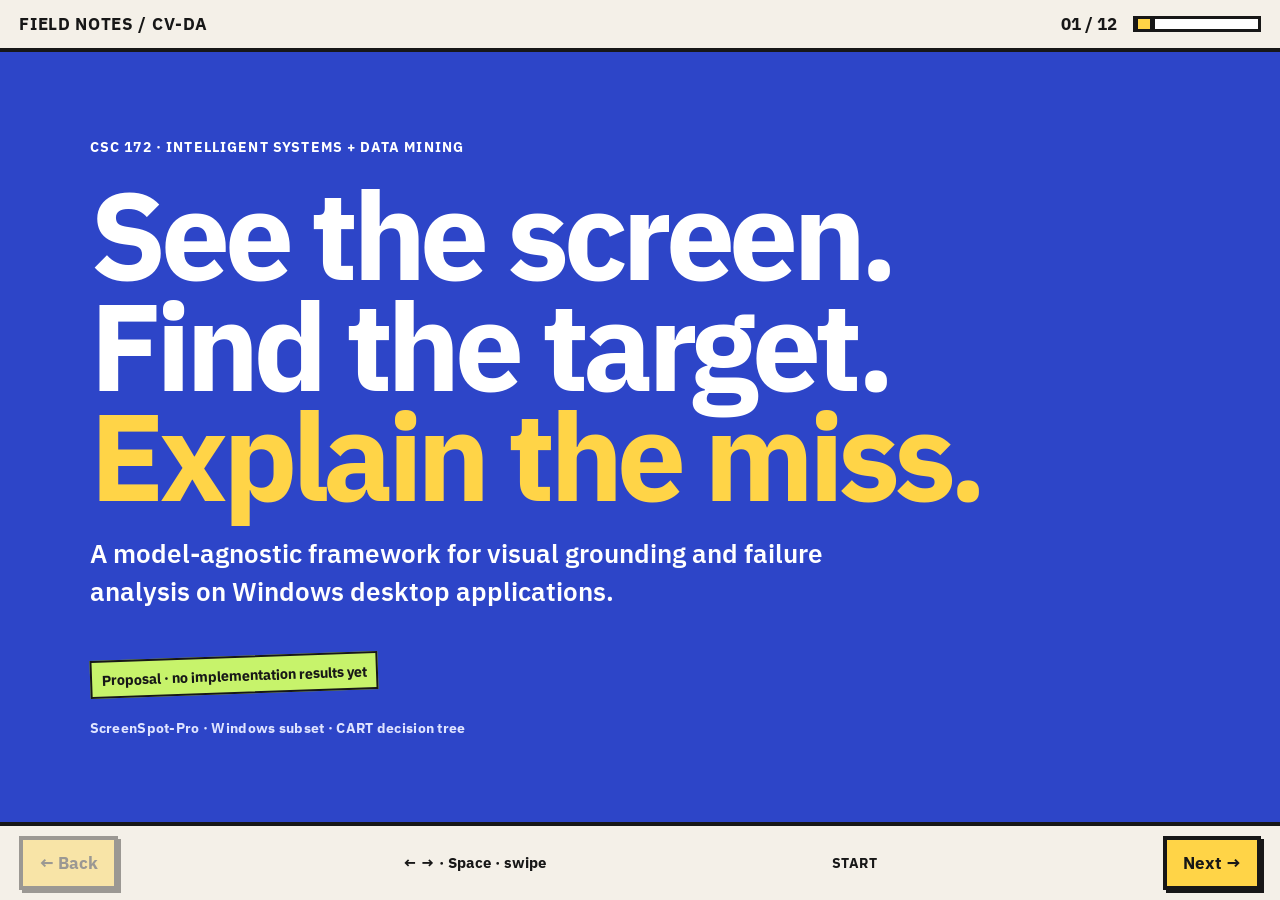
==== presentation/index.html @ b237083c "Initialize research documentation and proposal presentation" ====
<!doctype html>
<html lang="en">
<head>
  <meta charset="utf-8">
  <meta name="viewport" content="width=device-width, initial-scale=1">
  <meta name="theme-color" content="#f4f0e8">
  <meta name="description" content="Proposal deck: a model-agnostic, computer-vision-driven framework for Windows desktop automation, evaluated on ScreenSpot-Pro and analyzed with a CART decision tree.">
  <meta name="status" content="proposal">
  <title>Computer Vision–Driven Desktop Automation — CSC 172</title>
  <link rel="icon" type="image/svg+xml" href="favicon.svg">
  <link rel="stylesheet" href="tokens.css">
  <link rel="preconnect" href="https://fonts.googleapis.com">
  <link rel="preconnect" href="https://fonts.gstatic.com" crossorigin>
  <link href="https://fonts.googleapis.com/css2?family=IBM+Plex+Sans:wght@400;500;600;700&display=swap" rel="stylesheet">
  <style>
    :root{--top-h:3.6rem;--bar-h:4.2rem;--body-size:clamp(1.06rem,1.35vw,1.22rem);--body-leading:1.6}
    *{box-sizing:border-box}
    html{scroll-behavior:smooth;scrollbar-width:thin;scrollbar-color:var(--ink) var(--paper);scroll-padding-top:calc(var(--top-h) + 1rem);scroll-padding-bottom:calc(var(--bar-h) + 1.5rem)}
    body{margin:0;background:var(--paper);color:var(--ink);font-family:"IBM Plex Sans",Arial,Helvetica,sans-serif;font-size:var(--body-size);line-height:var(--body-leading);font-weight:450}
    button{font:inherit;color:inherit}
    button:focus-visible,a:focus-visible{outline:4px solid var(--blue);outline-offset:4px}
    a{color:var(--blue);font-weight:700;text-decoration-thickness:2px;text-underline-offset:.12em}
    a:hover{background:var(--yellow);color:var(--ink)}
    h1,h2,h3,p{margin-top:0}
    h1{font-size:clamp(3.6rem,9.6vw,8rem);line-height:.9;letter-spacing:-.045em;max-width:1000px;margin-bottom:1.5rem;font-weight:950}
    h2{font-size:clamp(2.6rem,6.8vw,5.4rem);line-height:.95;letter-spacing:-.045em;margin-bottom:1.35rem;font-weight:950}
    h3{font-size:clamp(1.2rem,1.6vw,1.5rem);line-height:1.3;letter-spacing:-.015em;margin-bottom:.65rem;font-weight:900}
    .top{position:fixed;z-index:20;inset:0 0 auto;background:var(--paper);border-bottom:var(--line);display:flex;align-items:center;justify-content:space-between;padding:.65rem 1.2rem;font-weight:900}
    .brand{letter-spacing:.04em}
    .top-right{display:flex;gap:1rem;align-items:center}
    .progress{--track-width:clamp(6.5rem,10vw,9rem);position:relative;isolation:isolate;overflow:hidden;width:var(--track-width);height:16px;border:3px solid var(--ink);background:#fff}
    .progress i{position:absolute;inset:0 auto 0 0;z-index:1;display:block;height:100%;background:var(--blue);width:0;transition:width .68s cubic-bezier(.16,1,.3,1)}
    .progress::after{content:"";position:absolute;z-index:2;inset:0 auto 0 0;width:.75rem;background:var(--yellow);border-inline:2px solid var(--ink);box-shadow:3px 0 0 var(--ink);pointer-events:none;animation:progressScan 2.6s cubic-bezier(.4,0,.2,1) infinite alternate}
    @keyframes progressScan{to{transform:translateX(calc(var(--track-width) - 1.125rem))}}
    main{padding:0;display:block}
    .slide{min-height:100svh;width:100%;margin:0;display:none;align-items:center;position:relative;overflow:visible;padding:calc(var(--top-h) + 1.4rem) clamp(1.1rem,6vw,6rem) calc(var(--bar-h) + 1rem)}
    .slide.active{display:flex;animation:arrive .62s cubic-bezier(.16,1,.3,1) both}
    @keyframes arrive{from{opacity:.55;clip-path:inset(0 100% 0 0)}to{opacity:1;clip-path:inset(0)}}
    .inner{width:100%;max-width:1180px;margin-inline:auto;position:relative;z-index:1;padding:.2rem 0}
    .slide::after{content:attr(data-n);position:absolute;right:0;bottom:0;z-index:0;pointer-events:none;overflow:hidden;width:2.2em;height:.9em;font-size:min(44vh,30rem,40vw);line-height:.72;font-weight:950;letter-spacing:-.06em;color:transparent;-webkit-text-stroke:3px rgba(23,23,23,.075);animation:markDrift 19s ease-in-out infinite}
    @keyframes markDrift{0%,100%{transform:translate3d(0,0,0)}50%{transform:translate3d(-12px,-16px,0)}}
    .slide:first-child::after{content:none}
    .slide.active .inner>*{animation:rise .55s cubic-bezier(.16,1,.3,1) both}
    .slide.active .inner>*:nth-child(2){animation-delay:.06s}
    .slide.active .inner>*:nth-child(3){animation-delay:.12s}
    .slide.active .inner>*:nth-child(4){animation-delay:.18s}
    .slide.active .inner>*:nth-child(5){animation-delay:.24s}
    @keyframes rise{from{opacity:0;transform:scale(.985)}to{opacity:1;transform:none}}
    .slide.cover{padding:0}
    .hero{width:100%;min-height:100svh;background:var(--blue);color:#fff;display:flex;align-items:center;padding:calc(var(--top-h) + 1.2rem) clamp(1.25rem,7vw,6rem) calc(var(--bar-h) + 2.2rem);position:relative;overflow:hidden}
    .hero-inner{width:100%;max-width:1180px;margin-inline:auto;position:relative;z-index:1}
    .hero h1{max-width:1050px}
    .hero .lead{max-width:52rem}
    .hero-note{margin:1.35rem 0 0;font-size:clamp(.9rem,1.1vw,1.05rem);font-weight:700;letter-spacing:.02em;color:#dfe4ff}
    .eyebrow{font-size:.9rem;font-weight:900;letter-spacing:.08em;text-transform:uppercase;margin-bottom:1.3rem}
    .index{background:var(--yellow);display:inline-block;border:var(--line);padding:.3rem .6rem;margin-right:.5rem;box-shadow:3px 3px 0 var(--ink)}
    .lead{font-size:clamp(1.2rem,2vw,1.7rem);line-height:1.5;max-width:68ch;font-weight:600}
    .small{font-size:clamp(.94rem,1.05vw,1.02rem);line-height:1.6}
    .tag{display:inline-block;background:var(--lime);color:var(--ink);border:2px solid var(--ink);padding:.35rem .6rem;font-weight:900;font-size:.9rem;transform:rotate(-2deg);margin-top:1.2rem}
    .grid{display:grid;grid-template-columns:repeat(3,1fr);gap:1.5rem}
    .grid.two{grid-template-columns:repeat(2,1fr);gap:1.5rem}
    .box{border:var(--line);box-shadow:var(--shadow);padding:1.05rem 1.15rem;background:#fff;transition:transform .2s cubic-bezier(.2,.8,.2,1),box-shadow .2s,filter .2s}
    .box.lime{background:var(--lime)}
    .box.pink{background:var(--pink)}
    .box.yellow{background:var(--yellow)}
    .box.blue{background:var(--blue);color:#fff}
    .box.blue p,.box.blue .small{color:#eef1ff}
    .box h3{margin-bottom:.5rem}
    .box p:last-child,.box ul:last-child{margin-bottom:0}
    @media(hover:hover){.box:hover{transform:translate(-3px,-3px);box-shadow:14px 14px 0 var(--ink);filter:saturate(1.06)}}
    .box:active{transform:translate(3px,3px);box-shadow:5px 5px 0 var(--ink)}
    .num{font-size:2.4rem;font-weight:950;letter-spacing:-.035em;line-height:1;margin-bottom:.35rem}
    .pipeline{display:grid;grid-template-columns:repeat(3,1fr);gap:.9rem;margin:1.2rem 0 0}
    .pipe{border:var(--line);box-shadow:5px 5px 0 var(--ink);background:#fff;padding:.9rem;min-height:7.2rem}
    .pipe span{display:inline-grid;place-items:center;width:2rem;height:2rem;background:var(--yellow);border:3px solid var(--ink);font-weight:900;font-size:.9rem;margin-bottom:.55rem}
    .pipe b{display:block;font-size:1.08rem;line-height:1.2;font-weight:900}
    .pipe small{display:block;margin-top:.3rem;font-size:.9rem;line-height:1.45;color:var(--muted)}
    .pipe:nth-child(2){background:var(--lime)}
    .pipe:nth-child(4){background:var(--pink)}
    .pipe:nth-child(5){background:var(--yellow)}
    .pipe:nth-child(6){background:var(--blue);color:#fff}
    .pipe:nth-child(6) small{color:#dfe4ff}
    .split{display:grid;grid-template-columns:minmax(0,1.12fr) minmax(0,.88fr);gap:clamp(1.4rem,3.5vw,2.6rem);align-items:start}
    .split .grid{gap:.8rem}
    .split .box{padding:.75rem .85rem}
    .tree{margin:0;background:#fff;border:var(--line);box-shadow:var(--shadow);padding:1rem;font-family:ui-monospace,SFMono-Regular,Menlo,Consolas,monospace;font-size:clamp(.7rem,.9vw,.88rem);line-height:1.55;overflow-x:auto;white-space:pre;tab-size:2}
    .rq-list{display:grid;gap:1rem}
    .rq-item{display:grid;grid-template-columns:auto minmax(0,1fr);gap:.9rem;align-items:start;border:var(--line);box-shadow:var(--shadow);background:#fff;padding:1rem 1.15rem}
    .rq{display:inline-block;padding:.05rem .4rem;background:var(--ink);color:var(--paper);font-size:.78rem;font-weight:900;letter-spacing:.08em;vertical-align:.12em}
    .rq-item h3{margin-bottom:.35rem}
    .rq-item p{margin:0;max-width:96ch}
    .note{border:2px dashed var(--ink);padding:.9rem 1rem;margin-top:1.4rem;max-width:960px;background:rgba(255,255,255,.35)}
    .list{padding-left:1.15rem;line-height:1.55}
    .list li{margin-bottom:.35rem}
    .kicker{font-size:.78rem;font-weight:900;letter-spacing:.1em;text-transform:uppercase;margin-bottom:.5rem}
    .refs{margin:.4rem 0 0;padding:0;list-style:none;display:grid;gap:.6rem}
    .refs li{position:relative;padding-left:1.9rem;text-indent:-1.9rem;font-size:clamp(.76rem,1vw,.92rem);line-height:1.5}
    .refs li .used{display:inline-block;margin-left:.35rem;padding:.02rem .35rem;background:var(--lime);border:2px solid var(--ink);font-size:.68rem;font-weight:900;letter-spacing:.04em;text-indent:0;text-transform:uppercase;vertical-align:.08em}
    .refs a{overflow-wrap:anywhere}
    code{font-family:ui-monospace,SFMono-Regular,Menlo,Consolas,monospace;font-size:.9em;background:rgba(23,23,23,.06);border:1px solid rgba(23,23,23,.12);padding:.05em .3em}
    .controls{position:fixed;bottom:0;z-index:20;inset-inline:0;background:var(--paper);border-top:var(--line);padding:.65rem 1.2rem;display:flex;align-items:center;justify-content:space-between;gap:1rem}
    .controls button{display:inline-flex;align-items:center;gap:.35rem;background:var(--yellow);border:var(--line);box-shadow:3px 3px 0 var(--ink);padding:.55rem 1rem;font-weight:900;cursor:pointer}
    .controls button:active{transform:translate(2px,2px);box-shadow:1px 1px 0 var(--ink)}
    .controls button:disabled{opacity:.4;cursor:not-allowed}
    .keys{display:inline-flex;align-items:center;gap:.3rem;font-size:.92rem;font-weight:800}
    .foot{font-size:.9rem;font-weight:800;letter-spacing:.04em}
    @media(max-width:980px){.split{grid-template-columns:1fr}.pipeline{grid-template-columns:repeat(2,1fr)}}
    @media(max-width:760px){.slide{padding-inline:1rem}.grid,.grid.two{grid-template-columns:1fr}.pipeline{grid-template-columns:1fr}.top{padding:.55rem .8rem}.top-right{gap:.5rem}.progress{--track-width:clamp(5rem,25vw,6.5rem)}.keys{display:none}.box{padding:1rem}.hero{padding:calc(var(--top-h) + 1rem) 1rem calc(var(--bar-h) + 1.8rem)}h2{font-size:clamp(2.1rem,9vw,3.2rem)}.lead{font-size:1.08rem}.slide::after{font-size:min(34vh,20rem,45vw)}}
    @media(max-height:800px) and (min-width:761px){
      h1{font-size:clamp(2.8rem,7.2vw,6rem)}
      h2{font-size:clamp(2rem,4.8vw,3.8rem);margin-bottom:.9rem}
      .lead{font-size:clamp(1rem,1.45vw,1.25rem);line-height:1.45}
      .eyebrow{font-size:.8rem;margin-bottom:.9rem}
      .slide{padding-top:calc(var(--top-h) + .7rem);padding-bottom:calc(var(--bar-h) + .6rem)}
      .hero{padding-top:calc(var(--top-h) + .7rem);padding-bottom:calc(var(--bar-h) + .6rem)}
      .pipeline{gap:.65rem;margin-top:.8rem}
      .pipe{min-height:5.3rem;padding:.6rem .65rem}
      .pipe span{width:1.5rem;height:1.5rem;font-size:.75rem;margin-bottom:.25rem}
      .pipe b{font-size:.95rem}
      .pipe small{font-size:.8rem;line-height:1.35}
      .box{padding:.7rem .8rem}
      .box h3{font-size:1.05rem;margin-bottom:.3rem}
      .small{font-size:.86rem;line-height:1.45}
      .note{margin-top:.9rem;padding:.55rem .7rem;font-size:.82rem;line-height:1.4}
      .split .grid{gap:.55rem}
      .split .box{padding:.55rem .65rem}
      .tree{font-size:.68rem;padding:.7rem}
      .refs{gap:.35rem}
      .refs li{font-size:.72rem;line-height:1.35}
      .rq-item{padding:.75rem .85rem}
      .tag{font-size:.8rem;padding:.3rem .5rem;margin-top:.8rem}
      .hero-note{font-size:.85rem;margin-top:.8rem}
    }
    @media(prefers-reduced-motion:reduce){*,*::before,*::after{animation-duration:.001ms!important;animation-iteration-count:1!important;transition-duration:.001ms!important;scroll-behavior:auto!important}.slide.active .inner>*{animation:none}}
    @media print{.top,.controls{display:none}.slide{display:flex!important;min-height:auto;break-after:page;page-break-after:always;padding:1.2cm}.slide.cover{padding:0}.hero{min-height:auto;padding:1.2cm}.slide::after{display:none}.box{box-shadow:none}.inner{max-width:none}.slide.active .inner>*{animation:none}body{font-size:10pt}}
  </style>
</head>
<body>
  <header class="top">
    <div class="brand">FIELD NOTES / CV-DA</div>
    <div class="top-right">
      <span id="count">01 / 12</span>
      <div class="progress" role="progressbar" aria-label="Presentation progress" aria-valuemin="1" aria-valuemax="12" aria-valuenow="1"><i id="bar"></i></div>
    </div>
  </header>

  <main aria-live="polite">
    <section class="slide cover active" data-n="01" aria-label="Slide 1 of 12" aria-hidden="false">
      <div class="hero">
        <div class="hero-inner">
          <div class="eyebrow">CSC 172 · Intelligent Systems + Data Mining</div>
          <h1>See the screen.<br>Find the target.<br><span style="color:var(--yellow)">Explain the miss.</span></h1>
          <p class="lead">A model-agnostic framework for visual grounding and failure analysis on Windows desktop applications.</p>
          <div class="tag">Proposal · no implementation results yet</div>
          <p class="hero-note">ScreenSpot-Pro · Windows subset · CART decision tree</p>
        </div>
      </div>
    </section>

    <section class="slide" data-n="02" aria-label="Slide 2 of 12" aria-hidden="true">
      <div class="inner">
        <div class="eyebrow"><span class="index">02</span>The problem</div>
        <h2>The screen is not an API.</h2>
        <p class="lead">Desktop applications expose pixels, not structured intent. A model can decide what to do, but it cannot act until it can see the interface, locate the right control, and verify what changed.</p>
        <div class="grid">
          <article class="box lime"><div class="num">01</div><h3>Perceive</h3><p class="small">High-resolution screenshots, mixed DPI, small icons, and text at different scales.</p></article>
          <article class="box pink"><div class="num">02</div><h3>Ground</h3><p class="small">Map a natural-language instruction to a target coordinate on the screen.</p></article>
          <article class="box yellow"><div class="num">03</div><h3>Act, then verify</h3><p class="small">Click or type, then check whether the visible state actually changed.</p></article>
        </div>
        <div class="note small"><strong>Most benchmarks stop at grounding.</strong> This project treats grounding as a measurable component, not the whole claim.</div>
      </div>
    </section>

    <section class="slide" data-n="03" aria-label="Slide 3 of 12" aria-hidden="true">
      <div class="inner">
        <div class="eyebrow"><span class="index">03</span>Proposed architecture</div>
        <h2>One loop,<br>three boundaries.</h2>
        <p class="lead">The framework separates perception, decision, and execution. The decision layer is model-agnostic; Jev is the first adapter, not the architecture.</p>
        <div class="pipeline">
          <div class="pipe"><span>01</span><b>Capture</b><small>Windows screen or browser surface</small></div>
          <div class="pipe"><span>02</span><b>Perceive</b><small>detection, OCR, element classification</small></div>
          <div class="pipe"><span>03</span><b>Ground</b><small>instruction → target coordinate</small></div>
          <div class="pipe"><span>04</span><b>Decide</b><small>model-agnostic action choice</small></div>
          <div class="pipe"><span>05</span><b>Act</b><small>mouse and keyboard execution</small></div>
          <div class="pipe"><span>06</span><b>Verify</b><small>visual state check</small></div>
        </div>
        <div class="note small"><strong>Vision-only inference.</strong> Browser-hosted applications are a first-class surface. The DOM and accessibility tree are evaluation baselines and an offline annotation oracle, not inputs. The loop runs 01 → 06, and verification feeds the next capture.</div>
      </div>
    </section>

    <section class="slide" data-n="04" aria-label="Slide 4 of 12" aria-hidden="true">
      <div class="inner">
        <div class="eyebrow"><span class="index">04</span>Research contributions</div>
        <h2>Two questions,<br>one experimental foundation.</h2>
        <div class="grid two">
          <article class="box lime"><div class="kicker">Intelligent Systems · CV</div><h3>Can it see the target?</h3><p class="small">Measure grounding accuracy on high-resolution Windows screenshots. Break results down by application, element type, and interface condition.</p><p class="small"><strong>Methods:</strong> detection, OCR, visual grounding, robustness.</p></article>
          <article class="box pink"><div class="kicker">Data Mining · DM</div><h3>Why does it miss?</h3><p class="small">Analyze the labeled grounding records. Find co-occurring failure conditions and fit an interpretable model that generalizes across applications.</p><p class="small"><strong>Methods:</strong> association rules, CART, grouped validation.</p></article>
        </div>
        <div class="note small"><strong>One combined paper.</strong> The contributions remain distinguishable by their questions, methods, and results; the run records are shared.</div>
      </div>
    </section>

    <section class="slide" data-n="05" aria-label="Slide 5 of 12" aria-hidden="true">
      <div class="inner">
        <div class="eyebrow"><span class="index">05</span>Evaluation data</div>
        <h2>ScreenSpot-Pro,<br>narrowed to Windows.</h2>
        <p class="lead">A high-resolution GUI grounding benchmark: 1,581 examples across 23 professional applications and three operating systems. The Windows subset contains 1,020 examples, matching the framework's target platform.</p>
        <div class="grid">
          <article class="box"><h3>What it gives</h3><p class="small">Instruction, screenshot, and ground-truth target box. Icon and text targets, including buttons, menu items, and controls.</p></article>
          <article class="box lime"><h3>Why it fits</h3><p class="small">Professional interfaces, small targets, high resolution. A hard test of grounding rather than an easy toy set.</p></article>
          <article class="box pink"><h3>What it does not give</h3><p class="small">No browser tasks, no action sequences, no state transitions. Static screenshots only.</p></article>
        </div>
        <div class="note small"><strong>License is unresolved on the dataset card.</strong> Confirm research use before submission. The full benchmark spans Windows, macOS, and Linux; this study uses the Windows subset.</div>
      </div>
    </section>

    <section class="slide" data-n="06" aria-label="Slide 6 of 12" aria-hidden="true">
      <div class="inner">
        <div class="eyebrow"><span class="index">06</span>Research questions</div>
        <h2>Two questions.</h2>
        <p class="lead">The first asks whether the perception layer works. The second asks what its failures mean.</p>
        <div class="rq-list">
          <article class="rq-item"><span class="rq">RQ1</span><div><h3>Grounding</h3><p class="small">How accurately can a model-agnostic, vision-only pipeline ground natural-language instructions to GUI targets on high-resolution Windows screenshots, and how does accuracy vary by application, element type, and interface condition?</p></div></article>
          <article class="rq-item"><span class="rq">RQ2</span><div><h3>Failure analysis</h3><p class="small">Which visual and interface conditions co-occur with grounding failure, and can a shallow CART decision tree describe those conditions and generalize across unseen applications?</p></div></article>
        </div>
        <div class="note small"><strong>RQ1 is the CV contribution; RQ2 is the DM contribution.</strong> Both use the same labeled grounding requests.</div>
      </div>
    </section>

    <section class="slide" data-n="07" aria-label="Slide 7 of 12" aria-hidden="true">
      <div class="inner">
        <div class="eyebrow"><span class="index">07</span>Method</div>
        <h2>One row per request.</h2>
        <p class="lead">Each grounding request becomes a record: instruction, screenshot, target box, predicted point, model, application, element type, and outcome. Labels are correct, mislocalized, not found, or ambiguous.</p>
        <div class="grid two">
          <article class="box"><h3>Primary metric</h3><p class="small"><strong>Point-in-box accuracy</strong> on the Windows subset. Secondary: distance to target, per-application accuracy, per-element-type accuracy.</p></article>
          <article class="box lime"><h3>Validation</h3><p class="small"><strong>Grouped cross-validation by application.</strong> Report per-application results, not only the pooled average.</p></article>
          <article class="box yellow"><h3>Records</h3><p class="small"><strong>JSONL</strong> source of truth → <strong>DuckDB</strong> query and feature assembly → <strong>Parquet</strong> derived tables. Arrow only as an in-memory handoff.</p></article>
          <article class="box pink"><h3>Sample target</h3><p class="small">At least <strong>500 labeled requests</strong> and <strong>100 observed failures</strong> before fitting models. A planning heuristic, not a formal power calculation.</p></article>
        </div>
        <div class="note small"><strong>No random row splits.</strong> No leakage from ground-truth target geometry into predictive features.</div>
      </div>
    </section>

    <section class="slide" data-n="08" aria-label="Slide 8 of 12" aria-hidden="true">
      <div class="inner">
        <div class="eyebrow"><span class="index">08</span>Primary algorithm</div>
        <h2>A tree that<br>explains the miss.</h2>
        <div class="split">
          <div>
            <p class="lead">CART is the primary analysis model because it produces readable rules, not just a score.</p>
            <div class="grid two">
              <article class="box lime"><h3>Interpretable</h3><p class="small">Each root-to-leaf path is a conjunction of conditions that leads to a success or failure.</p></article>
              <article class="box yellow"><h3>Mixed features</h3><p class="small">Numeric and categorical predictors without manual pre-binning.</p></article>
              <article class="box pink"><h3>Interactions</h3><p class="small">Small predicted target × icon type × low OCR confidence.</p></article>
              <article class="box"><h3>Controlled</h3><p class="small">Depth 3–5, cost-complexity pruning, grouped validation.</p></article>
            </div>
          </div>
          <pre class="tree">predicted target area &lt; 0.1%?
├── yes → element type = icon?
│         ├── yes → OCR confidence &lt; 0.6?
│         │         ├── yes → FAILURE
│         │         └── no  → PASS
│         └── no  → PASS
└── no  → PASS</pre>
        </div>
        <div class="note small" style="margin-top:1.2rem"><strong>Descriptive paths, predictive test.</strong> Grouped validation checks whether the learned conditions generalize; features must be available before the ground-truth box is consulted.</div>
      </div>
    </section>

    <section class="slide" data-n="09" aria-label="Slide 9 of 12" aria-hidden="true">
      <div class="inner">
        <div class="eyebrow"><span class="index">09</span>Supporting analyses</div>
        <h2>The tree is primary.<br>The rest triangulate.</h2>
        <div class="grid two">
          <article class="box lime"><h3>Association rules</h3><p class="small"><strong>Descriptive co-occurrence.</strong> Report support, confidence, and lift for conditions such as small target + icon + low OCR confidence. Not a second predictor.</p></article>
          <article class="box yellow"><h3>Random forest</h3><p class="small"><strong>Accuracy benchmark and feature importance.</strong> Check whether the same features dominate under an ensemble. Not per-request rules.</p></article>
          <article class="box"><h3>Logistic regression</h3><p class="small"><strong>Linear baseline.</strong> Test whether the tree's non-linear interactions actually buy predictive performance.</p></article>
          <article class="box pink"><h3>Clustering</h3><p class="small"><strong>Exploratory profiles.</strong> Describe failure subgroups and check whether tree leaves align with natural clusters. Not predictive.</p></article>
        </div>
        <div class="note small"><strong>One main algorithm, clearly labeled supporting analyses.</strong> No ensemble is presented as the primary model.</div>
      </div>
    </section>

    <section class="slide" data-n="10" aria-label="Slide 10 of 12" aria-hidden="true">
      <div class="inner">
        <div class="eyebrow"><span class="index">10</span>Scope</div>
        <h2>Be precise<br>about the claim.</h2>
        <div class="grid two">
          <article class="box lime"><h3>Will claim</h3><ul class="list small"><li>A model-agnostic, vision-only grounding pipeline.</li><li>Measured accuracy on the Windows subset of ScreenSpot-Pro.</li><li>Interpretable failure conditions with grouped validation.</li><li>A reproducible record schema for later work.</li></ul></article>
          <article class="box pink"><h3>Will not claim</h3><ul class="list small"><li>Full autonomous computer use.</li><li>Live Windows control or end-to-end task success.</li><li>Browser coverage from ScreenSpot-Pro.</li><li>Causal effects or generalization beyond the benchmark.</li></ul></article>
        </div>
        <div class="note small"><strong>Known risks.</strong> License unresolved · no browser tasks · static screenshots do not test capture or DPI · single-tree instability · small sample · ground-truth leakage if post-hoc features enter the predictor.</div>
      </div>
    </section>

    <section class="slide" data-n="11" aria-label="Slide 11 of 12" aria-hidden="true">
      <div class="inner">
        <div class="eyebrow"><span class="index">11</span>Sequence</div>
        <h2>Proposed,<br>not fixed.</h2>
        <p class="lead">The roadmap is a proposal. Phases can overlap, change, or be removed as the research teaches us something.</p>
        <div class="pipeline">
          <div class="pipe"><span>01</span><b>Foundations</b><small>scope, literature, dataset, questions</small></div>
          <div class="pipe"><span>02</span><b>Design</b><small>architecture, interfaces, record schema</small></div>
          <div class="pipe"><span>03</span><b>Build</b><small>capture, perception, grounding, adapters</small></div>
          <div class="pipe"><span>04</span><b>Evaluate</b><small>grouped runs, CART, supplements</small></div>
          <div class="pipe"><span>05</span><b>Write</b><small>paper, figures, presentation</small></div>
          <div class="pipe"><span>06</span><b>Defend</b><small>review, revise, present</small></div>
        </div>
        <div class="note small"><strong>No dates are assigned.</strong> Completion requires evidence, not a calendar. The detailed phase plans live in <code>docs/timeline/phases/</code>.</div>
      </div>
    </section>

    <section class="slide" data-n="12" aria-label="Slide 12 of 12" aria-hidden="true">
      <div class="inner">
        <div class="eyebrow"><span class="index">12</span>References</div>
        <h2>References</h2>
        <ol class="refs">
          <li>Li, K., Meng, Z., Lin, H., Luo, Z., Tian, Y., Ma, J., Huang, Z., &amp; Chua, T.-S. (2025). <em>ScreenSpot-Pro: GUI Grounding for Professional High-Resolution Computer Use</em>. arXiv:2504.07981. <a href="https://arxiv.org/abs/2504.07981">arxiv.org/abs/2504.07981</a> <span class="used">slides 5–6</span></li>
          <li>Cheng, K., Sun, Q., Chu, Y., Xu, F., Li, Y., Zhang, J., &amp; Wu, Z. (2024). <em>SeeClick: Harnessing GUI Grounding for Advanced Visual GUI Agents</em>. arXiv:2401.10935. <a href="https://arxiv.org/abs/2401.10935">arxiv.org/abs/2401.10935</a> <span class="used">slide 5</span></li>
          <li>Molnar, C. (2022). <em>Interpretable Machine Learning: A Guide for Making Black Box Models Explainable</em> (2nd ed.). <a href="https://christophm.github.io/interpretable-ml-book/">christophm.github.io/interpretable-ml-book</a> <span class="used">slide 8</span></li>
          <li>James, G., Witten, D., Hastie, T., &amp; Tibshirani, R. (2021). <em>An Introduction to Statistical Learning: with Applications in R</em> (2nd ed.). Springer. <a href="https://www.statlearning.com/">statlearning.com</a> <span class="used">slide 8</span></li>
          <li>Grinsztajn, L., Oyallon, E., &amp; Varoquaux, G. (2022). <em>Why do tree-based models still outperform deep learning on typical tabular data?</em> NeurIPS Datasets and Benchmarks. <a href="https://arxiv.org/abs/2207.08815">arxiv.org/abs/2207.08815</a> <span class="used">slide 8</span></li>
          <li>Breiman, L. (2001). Random Forests. <em>Machine Learning, 45</em>(1), 5–32. <a href="https://doi.org/10.1023/A:1010933404324">doi.org/10.1023/A:1010933404324</a> <span class="used">slide 9</span></li>
          <li>Han, J., Kamber, M., &amp; Pei, J. (2022). <em>Data Mining: Concepts and Techniques</em> (4th ed.). Morgan Kaufmann. <span class="used">slide 9</span></li>
        </ol>
        <div class="note small"><strong>Proposal deck.</strong> No experimental results are reported. Dataset: <a href="https://huggingface.co/datasets/likaixin/ScreenSpot-Pro">huggingface.co/datasets/likaixin/ScreenSpot-Pro</a>.</div>
      </div>
    </section>
  </main>

  <nav class="controls" aria-label="Presentation controls">
    <button id="prev" type="button" aria-label="Previous slide">← Back</button>
    <span class="keys" aria-hidden="true">← → · Space · swipe</span>
    <span class="foot" id="label">START</span>
    <button id="next" type="button" aria-label="Next slide">Next →</button>
  </nav>

  <script>
    (() => {
      const slides = [...document.querySelectorAll('.slide')];
      const labels = ['START', 'THE PROBLEM', 'ARCHITECTURE', 'CONTRIBUTIONS', 'DATASET', 'QUESTIONS', 'METHOD', 'CART', 'SUPPLEMENTS', 'SCOPE', 'ROADMAP', 'REFERENCES'];
      let current = 0;
      const count = document.querySelector('#count');
      const bar = document.querySelector('#bar');
      const label = document.querySelector('#label');
      const prev = document.querySelector('#prev');
      const next = document.querySelector('#next');
      const progress = document.querySelector('.progress');

      function show(n) {
        current = Math.max(0, Math.min(slides.length - 1, n));
        slides.forEach((s, i) => {
          s.classList.toggle('active', i === current);
          s.setAttribute('aria-hidden', i === current ? 'false' : 'true');
        });
        count.textContent = `${String(current + 1).padStart(2, '0')} / ${String(slides.length).padStart(2, '0')}`;
        bar.style.width = `${(current + 1) / slides.length * 100}%`;
        label.textContent = labels[current] || '';
        prev.disabled = current === 0;
        next.disabled = current === slides.length - 1;
        progress.setAttribute('aria-valuenow', String(current + 1));
        try { history.replaceState(null, '', `#${current + 1}`); } catch (_) {}
      }

      prev.addEventListener('click', () => show(current - 1));
      next.addEventListener('click', () => show(current + 1));

      document.addEventListener('keydown', (e) => {
        if (['ArrowRight', 'PageDown', ' '].includes(e.key)) { e.preventDefault(); show(current + 1); }
        if (['ArrowLeft', 'PageUp'].includes(e.key)) { e.preventDefault(); show(current - 1); }
        if (e.key === 'Home') { e.preventDefault(); show(0); }
        if (e.key === 'End') { e.preventDefault(); show(slides.length - 1); }
      });

      const SWIPE_THRESHOLD = 100;
      const SWIPE_DOMINANCE = 1.35;
      let touchStart = null;
      document.addEventListener('touchstart', (e) => {
        const target = e.target;
        if (e.touches.length !== 1 || (target.closest && target.closest('a, button, input, textarea, select, [contenteditable="true"]'))) {
          touchStart = null;
          return;
        }
        const touch = e.changedTouches[0];
        touchStart = { x: touch.clientX, y: touch.clientY };
      }, { passive: true });
      document.addEventListener('touchend', (e) => {
        if (!touchStart || e.changedTouches.length !== 1) { touchStart = null; return; }
        const touch = e.changedTouches[0];
        const dx = touch.clientX - touchStart.x;
        const dy = touch.clientY - touchStart.y;
        touchStart = null;
        if (Math.abs(dx) >= SWIPE_THRESHOLD && Math.abs(dx) > Math.abs(dy) * SWIPE_DOMINANCE) {
          show(current + (dx < 0 ? 1 : -1));
        }
      }, { passive: true });
      document.addEventListener('touchcancel', () => { touchStart = null; }, { passive: true });

      window.addEventListener('hashchange', () => {
        const n = Number(location.hash.slice(1));
        if (n > 0 && n <= slides.length && n - 1 !== current) show(n - 1);
      });

      const hash = Number(location.hash.slice(1));
      if (hash > 0 && hash <= slides.length) current = hash - 1;
      show(current);
    })();
  </script>
</body>
</html>
---- presentation/tokens.css ----
/* Shared design tokens for the proposal deck.
 *
 * Loaded by presentation/index.html. Keep this file to custom properties
 * only; layout, typography, and slide furniture belong in the deck itself.
 */
:root{
  --paper:#f4f0e8;
  --ink:#171717;
  --blue:#2d45c8;
  --lime:#c7f36b;
  --pink:#ff8eaa;
  --yellow:#ffd447;
  --muted:#3a3a3a;
  --line:4px solid var(--ink);
  --shadow:11px 11px 0 var(--ink);
}
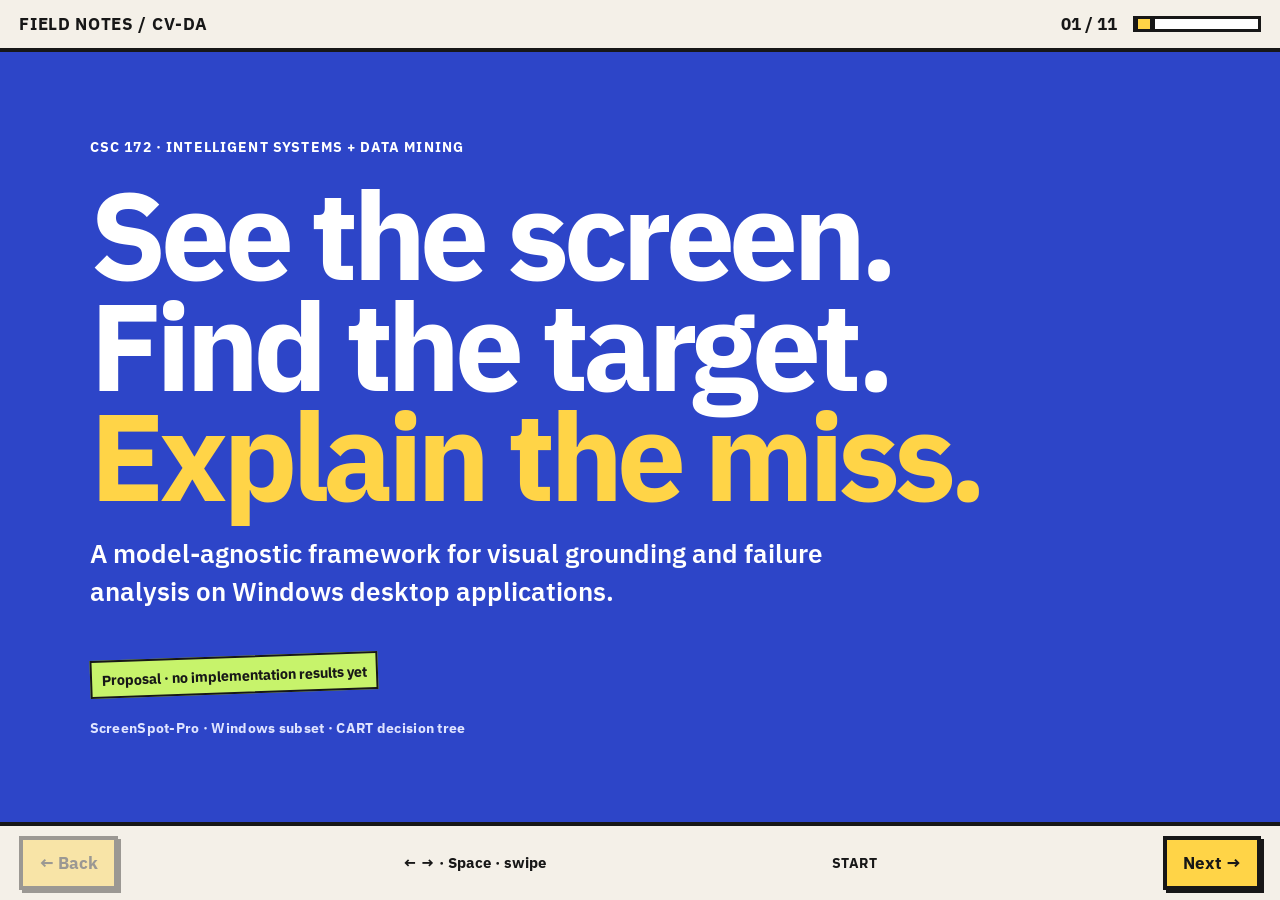
==== commit 282b05bb: "Remove roadmap slide from proposal deck" ====
--- a/presentation/index.html
+++ b/presentation/index.html
@@ -139,13 +139,13 @@
   <header class="top">
     <div class="brand">FIELD NOTES / CV-DA</div>
     <div class="top-right">
-      <span id="count">01 / 12</span>
-      <div class="progress" role="progressbar" aria-label="Presentation progress" aria-valuemin="1" aria-valuemax="12" aria-valuenow="1"><i id="bar"></i></div>
+      <span id="count">01 / 11</span>
+      <div class="progress" role="progressbar" aria-label="Presentation progress" aria-valuemin="1" aria-valuemax="11" aria-valuenow="1"><i id="bar"></i></div>
     </div>
   </header>
 
   <main aria-live="polite">
-    <section class="slide cover active" data-n="01" aria-label="Slide 1 of 12" aria-hidden="false">
+    <section class="slide cover active" data-n="01" aria-label="Slide 1 of 11" aria-hidden="false">
       <div class="hero">
         <div class="hero-inner">
           <div class="eyebrow">CSC 172 · Intelligent Systems + Data Mining</div>
@@ -157,7 +157,7 @@
       </div>
     </section>
 
-    <section class="slide" data-n="02" aria-label="Slide 2 of 12" aria-hidden="true">
+    <section class="slide" data-n="02" aria-label="Slide 2 of 11" aria-hidden="true">
       <div class="inner">
         <div class="eyebrow"><span class="index">02</span>The problem</div>
         <h2>The screen is not an API.</h2>
@@ -171,7 +171,7 @@
       </div>
     </section>
 
-    <section class="slide" data-n="03" aria-label="Slide 3 of 12" aria-hidden="true">
+    <section class="slide" data-n="03" aria-label="Slide 3 of 11" aria-hidden="true">
       <div class="inner">
         <div class="eyebrow"><span class="index">03</span>Proposed architecture</div>
         <h2>One loop,<br>three boundaries.</h2>
@@ -188,7 +188,7 @@
       </div>
     </section>
 
-    <section class="slide" data-n="04" aria-label="Slide 4 of 12" aria-hidden="true">
+    <section class="slide" data-n="04" aria-label="Slide 4 of 11" aria-hidden="true">
       <div class="inner">
         <div class="eyebrow"><span class="index">04</span>Research contributions</div>
         <h2>Two questions,<br>one experimental foundation.</h2>
@@ -200,7 +200,7 @@
       </div>
     </section>
 
-    <section class="slide" data-n="05" aria-label="Slide 5 of 12" aria-hidden="true">
+    <section class="slide" data-n="05" aria-label="Slide 5 of 11" aria-hidden="true">
       <div class="inner">
         <div class="eyebrow"><span class="index">05</span>Evaluation data</div>
         <h2>ScreenSpot-Pro,<br>narrowed to Windows.</h2>
@@ -210,11 +210,11 @@
           <article class="box lime"><h3>Why it fits</h3><p class="small">Professional interfaces, small targets, high resolution. A hard test of grounding rather than an easy toy set.</p></article>
           <article class="box pink"><h3>What it does not give</h3><p class="small">No browser tasks, no action sequences, no state transitions. Static screenshots only.</p></article>
         </div>
-        <div class="note small"><strong>License is unresolved on the dataset card.</strong> Confirm research use before submission. The full benchmark spans Windows, macOS, and Linux; this study uses the Windows subset.</div>
-      </div>
-    </section>
-
-    <section class="slide" data-n="06" aria-label="Slide 6 of 12" aria-hidden="true">
+        <div class="note small"><strong>License: MIT.</strong> The dataset card and the project repository declare MIT. The screenshots depict proprietary applications, so the dataset license does not grant rights to the applications themselves. The full benchmark spans Windows, macOS, and Linux; this study uses the Windows subset.</div>
+      </div>
+    </section>
+
+    <section class="slide" data-n="06" aria-label="Slide 6 of 11" aria-hidden="true">
       <div class="inner">
         <div class="eyebrow"><span class="index">06</span>Research questions</div>
         <h2>Two questions.</h2>
@@ -227,7 +227,7 @@
       </div>
     </section>
 
-    <section class="slide" data-n="07" aria-label="Slide 7 of 12" aria-hidden="true">
+    <section class="slide" data-n="07" aria-label="Slide 7 of 11" aria-hidden="true">
       <div class="inner">
         <div class="eyebrow"><span class="index">07</span>Method</div>
         <h2>One row per request.</h2>
@@ -242,7 +242,7 @@
       </div>
     </section>
 
-    <section class="slide" data-n="08" aria-label="Slide 8 of 12" aria-hidden="true">
+    <section class="slide" data-n="08" aria-label="Slide 8 of 11" aria-hidden="true">
       <div class="inner">
         <div class="eyebrow"><span class="index">08</span>Primary algorithm</div>
         <h2>A tree that<br>explains the miss.</h2>
@@ -268,7 +268,7 @@
       </div>
     </section>
 
-    <section class="slide" data-n="09" aria-label="Slide 9 of 12" aria-hidden="true">
+    <section class="slide" data-n="09" aria-label="Slide 9 of 11" aria-hidden="true">
       <div class="inner">
         <div class="eyebrow"><span class="index">09</span>Supporting analyses</div>
         <h2>The tree is primary.<br>The rest triangulate.</h2>
@@ -282,7 +282,7 @@
       </div>
     </section>
 
-    <section class="slide" data-n="10" aria-label="Slide 10 of 12" aria-hidden="true">
+    <section class="slide" data-n="10" aria-label="Slide 10 of 11" aria-hidden="true">
       <div class="inner">
         <div class="eyebrow"><span class="index">10</span>Scope</div>
         <h2>Be precise<br>about the claim.</h2>
@@ -290,30 +290,13 @@
           <article class="box lime"><h3>Will claim</h3><ul class="list small"><li>A model-agnostic, vision-only grounding pipeline.</li><li>Measured accuracy on the Windows subset of ScreenSpot-Pro.</li><li>Interpretable failure conditions with grouped validation.</li><li>A reproducible record schema for later work.</li></ul></article>
           <article class="box pink"><h3>Will not claim</h3><ul class="list small"><li>Full autonomous computer use.</li><li>Live Windows control or end-to-end task success.</li><li>Browser coverage from ScreenSpot-Pro.</li><li>Causal effects or generalization beyond the benchmark.</li></ul></article>
         </div>
-        <div class="note small"><strong>Known risks.</strong> License unresolved · no browser tasks · static screenshots do not test capture or DPI · single-tree instability · small sample · ground-truth leakage if post-hoc features enter the predictor.</div>
-      </div>
-    </section>
-
-    <section class="slide" data-n="11" aria-label="Slide 11 of 12" aria-hidden="true">
-      <div class="inner">
-        <div class="eyebrow"><span class="index">11</span>Sequence</div>
-        <h2>Proposed,<br>not fixed.</h2>
-        <p class="lead">The roadmap is a proposal. Phases can overlap, change, or be removed as the research teaches us something.</p>
-        <div class="pipeline">
-          <div class="pipe"><span>01</span><b>Foundations</b><small>scope, literature, dataset, questions</small></div>
-          <div class="pipe"><span>02</span><b>Design</b><small>architecture, interfaces, record schema</small></div>
-          <div class="pipe"><span>03</span><b>Build</b><small>capture, perception, grounding, adapters</small></div>
-          <div class="pipe"><span>04</span><b>Evaluate</b><small>grouped runs, CART, supplements</small></div>
-          <div class="pipe"><span>05</span><b>Write</b><small>paper, figures, presentation</small></div>
-          <div class="pipe"><span>06</span><b>Defend</b><small>review, revise, present</small></div>
-        </div>
-        <div class="note small"><strong>No dates are assigned.</strong> Completion requires evidence, not a calendar. The detailed phase plans live in <code>docs/timeline/phases/</code>.</div>
-      </div>
-    </section>
-
-    <section class="slide" data-n="12" aria-label="Slide 12 of 12" aria-hidden="true">
-      <div class="inner">
-        <div class="eyebrow"><span class="index">12</span>References</div>
+        <div class="note small"><strong>Known risks.</strong> Screenshot rights remain with application vendors · no browser tasks · static screenshots do not test capture or DPI · single-tree instability · small sample · ground-truth leakage if post-hoc features enter the predictor.</div>
+      </div>
+    </section>
+
+    <section class="slide" data-n="11" aria-label="Slide 11 of 11" aria-hidden="true">
+      <div class="inner">
+        <div class="eyebrow"><span class="index">11</span>References</div>
         <h2>References</h2>
         <ol class="refs">
           <li>Li, K., Meng, Z., Lin, H., Luo, Z., Tian, Y., Ma, J., Huang, Z., &amp; Chua, T.-S. (2025). <em>ScreenSpot-Pro: GUI Grounding for Professional High-Resolution Computer Use</em>. arXiv:2504.07981. <a href="https://arxiv.org/abs/2504.07981">arxiv.org/abs/2504.07981</a> <span class="used">slides 5–6</span></li>
@@ -339,7 +322,7 @@
   <script>
     (() => {
       const slides = [...document.querySelectorAll('.slide')];
-      const labels = ['START', 'THE PROBLEM', 'ARCHITECTURE', 'CONTRIBUTIONS', 'DATASET', 'QUESTIONS', 'METHOD', 'CART', 'SUPPLEMENTS', 'SCOPE', 'ROADMAP', 'REFERENCES'];
+      const labels = ['START', 'THE PROBLEM', 'ARCHITECTURE', 'CONTRIBUTIONS', 'DATASET', 'QUESTIONS', 'METHOD', 'CART', 'SUPPLEMENTS', 'SCOPE', 'REFERENCES'];
       let current = 0;
       const count = document.querySelector('#count');
       const bar = document.querySelector('#bar');
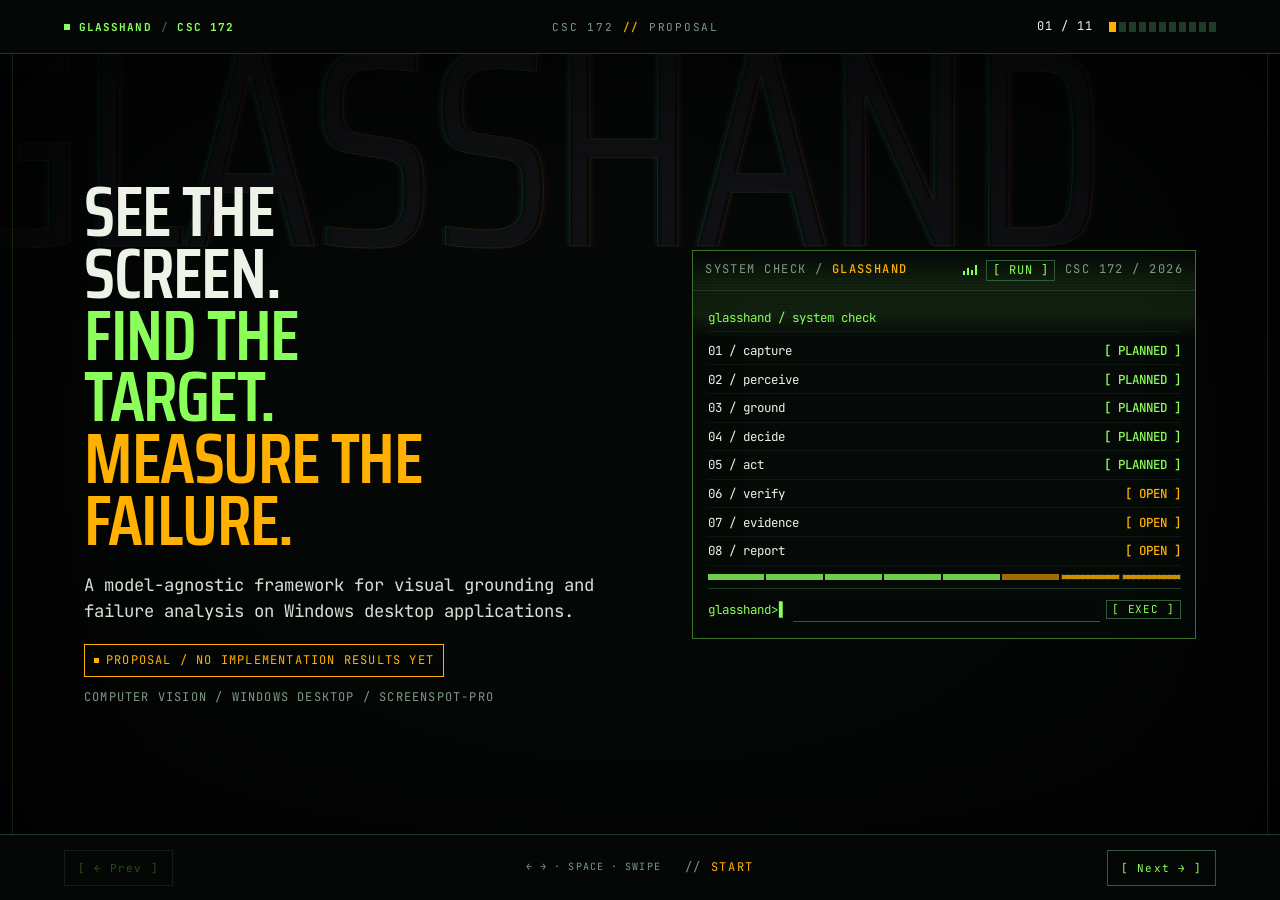
==== commit e3a7b9ce: "Replace proposal deck with CRT phosphor presentation" ====
--- a/presentation/index.html
+++ b/presentation/index.html
@@ -3,301 +3,1200 @@
 <head>
   <meta charset="utf-8">
   <meta name="viewport" content="width=device-width, initial-scale=1">
-  <meta name="theme-color" content="#f4f0e8">
-  <meta name="description" content="Proposal deck: a model-agnostic, computer-vision-driven framework for Windows desktop automation, evaluated on ScreenSpot-Pro and analyzed with a CART decision tree.">
+  <meta name="theme-color" content="#050806">
+  <meta name="description" content="Proposal deck: a model-agnostic Computer Vision framework for Windows desktop automation, evaluated on ScreenSpot-Pro and analyzed with a CART decision tree.">
   <meta name="status" content="proposal">
   <title>Computer Vision–Driven Desktop Automation — CSC 172</title>
   <link rel="icon" type="image/svg+xml" href="favicon.svg">
   <link rel="stylesheet" href="tokens.css">
   <link rel="preconnect" href="https://fonts.googleapis.com">
   <link rel="preconnect" href="https://fonts.gstatic.com" crossorigin>
-  <link href="https://fonts.googleapis.com/css2?family=IBM+Plex+Sans:wght@400;500;600;700&display=swap" rel="stylesheet">
+  <link href="https://fonts.googleapis.com/css2?family=Saira+Condensed:wght@400;500;600;700&family=JetBrains+Mono:wght@400;500;700&display=swap" rel="stylesheet">
   <style>
-    :root{--top-h:3.6rem;--bar-h:4.2rem;--body-size:clamp(1.06rem,1.35vw,1.22rem);--body-leading:1.6}
+    /* ------------------------------------------------------------------
+       Base and browser surfaces
+       ------------------------------------------------------------------ */
     *{box-sizing:border-box}
-    html{scroll-behavior:smooth;scrollbar-width:thin;scrollbar-color:var(--ink) var(--paper);scroll-padding-top:calc(var(--top-h) + 1rem);scroll-padding-bottom:calc(var(--bar-h) + 1.5rem)}
-    body{margin:0;background:var(--paper);color:var(--ink);font-family:"IBM Plex Sans",Arial,Helvetica,sans-serif;font-size:var(--body-size);line-height:var(--body-leading);font-weight:450}
+    .sr-only{position:absolute;width:1px;height:1px;padding:0;margin:-1px;overflow:hidden;clip:rect(0,0,0,0);white-space:nowrap;border:0}
+    html{scroll-behavior:smooth;scrollbar-width:thin;scrollbar-color:var(--phosphor-dim) var(--void)}
+    body{
+      margin:0;background:var(--void);color:var(--cream);
+      font-family:var(--mono);font-size:clamp(16px,1.1vw,17px);line-height:1.65;font-weight:400;
+      -webkit-font-smoothing:antialiased;text-rendering:optimizeLegibility;
+      overflow-x:hidden;
+    }
+    ::selection{background:var(--phosphor);color:var(--void)}
+    :focus-visible{outline:2px solid var(--amber);outline-offset:4px}
+    ::-webkit-scrollbar{width:10px;height:10px}
+    ::-webkit-scrollbar-track{background:var(--void)}
+    ::-webkit-scrollbar-thumb{background:var(--line-2);border:2px solid var(--void)}
+    a{color:var(--phosphor);text-decoration:underline;text-decoration-thickness:1px;text-underline-offset:.18em}
+    a:hover{background:var(--phosphor);color:var(--void);text-decoration:none}
     button{font:inherit;color:inherit}
-    button:focus-visible,a:focus-visible{outline:4px solid var(--blue);outline-offset:4px}
-    a{color:var(--blue);font-weight:700;text-decoration-thickness:2px;text-underline-offset:.12em}
-    a:hover{background:var(--yellow);color:var(--ink)}
     h1,h2,h3,p{margin-top:0}
-    h1{font-size:clamp(3.6rem,9.6vw,8rem);line-height:.9;letter-spacing:-.045em;max-width:1000px;margin-bottom:1.5rem;font-weight:950}
-    h2{font-size:clamp(2.6rem,6.8vw,5.4rem);line-height:.95;letter-spacing:-.045em;margin-bottom:1.35rem;font-weight:950}
-    h3{font-size:clamp(1.2rem,1.6vw,1.5rem);line-height:1.3;letter-spacing:-.015em;margin-bottom:.65rem;font-weight:900}
-    .top{position:fixed;z-index:20;inset:0 0 auto;background:var(--paper);border-bottom:var(--line);display:flex;align-items:center;justify-content:space-between;padding:.65rem 1.2rem;font-weight:900}
-    .brand{letter-spacing:.04em}
-    .top-right{display:flex;gap:1rem;align-items:center}
-    .progress{--track-width:clamp(6.5rem,10vw,9rem);position:relative;isolation:isolate;overflow:hidden;width:var(--track-width);height:16px;border:3px solid var(--ink);background:#fff}
-    .progress i{position:absolute;inset:0 auto 0 0;z-index:1;display:block;height:100%;background:var(--blue);width:0;transition:width .68s cubic-bezier(.16,1,.3,1)}
-    .progress::after{content:"";position:absolute;z-index:2;inset:0 auto 0 0;width:.75rem;background:var(--yellow);border-inline:2px solid var(--ink);box-shadow:3px 0 0 var(--ink);pointer-events:none;animation:progressScan 2.6s cubic-bezier(.4,0,.2,1) infinite alternate}
-    @keyframes progressScan{to{transform:translateX(calc(var(--track-width) - 1.125rem))}}
-    main{padding:0;display:block}
-    .slide{min-height:100svh;width:100%;margin:0;display:none;align-items:center;position:relative;overflow:visible;padding:calc(var(--top-h) + 1.4rem) clamp(1.1rem,6vw,6rem) calc(var(--bar-h) + 1rem)}
-    .slide.active{display:flex;animation:arrive .62s cubic-bezier(.16,1,.3,1) both}
-    @keyframes arrive{from{opacity:.55;clip-path:inset(0 100% 0 0)}to{opacity:1;clip-path:inset(0)}}
-    .inner{width:100%;max-width:1180px;margin-inline:auto;position:relative;z-index:1;padding:.2rem 0}
-    .slide::after{content:attr(data-n);position:absolute;right:0;bottom:0;z-index:0;pointer-events:none;overflow:hidden;width:2.2em;height:.9em;font-size:min(44vh,30rem,40vw);line-height:.72;font-weight:950;letter-spacing:-.06em;color:transparent;-webkit-text-stroke:3px rgba(23,23,23,.075);animation:markDrift 19s ease-in-out infinite}
-    @keyframes markDrift{0%,100%{transform:translate3d(0,0,0)}50%{transform:translate3d(-12px,-16px,0)}}
-    .slide:first-child::after{content:none}
-    .slide.active .inner>*{animation:rise .55s cubic-bezier(.16,1,.3,1) both}
-    .slide.active .inner>*:nth-child(2){animation-delay:.06s}
-    .slide.active .inner>*:nth-child(3){animation-delay:.12s}
-    .slide.active .inner>*:nth-child(4){animation-delay:.18s}
-    .slide.active .inner>*:nth-child(5){animation-delay:.24s}
-    @keyframes rise{from{opacity:0;transform:scale(.985)}to{opacity:1;transform:none}}
-    .slide.cover{padding:0}
-    .hero{width:100%;min-height:100svh;background:var(--blue);color:#fff;display:flex;align-items:center;padding:calc(var(--top-h) + 1.2rem) clamp(1.25rem,7vw,6rem) calc(var(--bar-h) + 2.2rem);position:relative;overflow:hidden}
-    .hero-inner{width:100%;max-width:1180px;margin-inline:auto;position:relative;z-index:1}
-    .hero h1{max-width:1050px}
-    .hero .lead{max-width:52rem}
-    .hero-note{margin:1.35rem 0 0;font-size:clamp(.9rem,1.1vw,1.05rem);font-weight:700;letter-spacing:.02em;color:#dfe4ff}
-    .eyebrow{font-size:.9rem;font-weight:900;letter-spacing:.08em;text-transform:uppercase;margin-bottom:1.3rem}
-    .index{background:var(--yellow);display:inline-block;border:var(--line);padding:.3rem .6rem;margin-right:.5rem;box-shadow:3px 3px 0 var(--ink)}
-    .lead{font-size:clamp(1.2rem,2vw,1.7rem);line-height:1.5;max-width:68ch;font-weight:600}
-    .small{font-size:clamp(.94rem,1.05vw,1.02rem);line-height:1.6}
-    .tag{display:inline-block;background:var(--lime);color:var(--ink);border:2px solid var(--ink);padding:.35rem .6rem;font-weight:900;font-size:.9rem;transform:rotate(-2deg);margin-top:1.2rem}
-    .grid{display:grid;grid-template-columns:repeat(3,1fr);gap:1.5rem}
-    .grid.two{grid-template-columns:repeat(2,1fr);gap:1.5rem}
-    .box{border:var(--line);box-shadow:var(--shadow);padding:1.05rem 1.15rem;background:#fff;transition:transform .2s cubic-bezier(.2,.8,.2,1),box-shadow .2s,filter .2s}
-    .box.lime{background:var(--lime)}
-    .box.pink{background:var(--pink)}
-    .box.yellow{background:var(--yellow)}
-    .box.blue{background:var(--blue);color:#fff}
-    .box.blue p,.box.blue .small{color:#eef1ff}
-    .box h3{margin-bottom:.5rem}
-    .box p:last-child,.box ul:last-child{margin-bottom:0}
-    @media(hover:hover){.box:hover{transform:translate(-3px,-3px);box-shadow:14px 14px 0 var(--ink);filter:saturate(1.06)}}
-    .box:active{transform:translate(3px,3px);box-shadow:5px 5px 0 var(--ink)}
-    .num{font-size:2.4rem;font-weight:950;letter-spacing:-.035em;line-height:1;margin-bottom:.35rem}
-    .pipeline{display:grid;grid-template-columns:repeat(3,1fr);gap:.9rem;margin:1.2rem 0 0}
-    .pipe{border:var(--line);box-shadow:5px 5px 0 var(--ink);background:#fff;padding:.9rem;min-height:7.2rem}
-    .pipe span{display:inline-grid;place-items:center;width:2rem;height:2rem;background:var(--yellow);border:3px solid var(--ink);font-weight:900;font-size:.9rem;margin-bottom:.55rem}
-    .pipe b{display:block;font-size:1.08rem;line-height:1.2;font-weight:900}
-    .pipe small{display:block;margin-top:.3rem;font-size:.9rem;line-height:1.45;color:var(--muted)}
-    .pipe:nth-child(2){background:var(--lime)}
-    .pipe:nth-child(4){background:var(--pink)}
-    .pipe:nth-child(5){background:var(--yellow)}
-    .pipe:nth-child(6){background:var(--blue);color:#fff}
-    .pipe:nth-child(6) small{color:#dfe4ff}
-    .split{display:grid;grid-template-columns:minmax(0,1.12fr) minmax(0,.88fr);gap:clamp(1.4rem,3.5vw,2.6rem);align-items:start}
-    .split .grid{gap:.8rem}
-    .split .box{padding:.75rem .85rem}
-    .tree{margin:0;background:#fff;border:var(--line);box-shadow:var(--shadow);padding:1rem;font-family:ui-monospace,SFMono-Regular,Menlo,Consolas,monospace;font-size:clamp(.7rem,.9vw,.88rem);line-height:1.55;overflow-x:auto;white-space:pre;tab-size:2}
-    .rq-list{display:grid;gap:1rem}
-    .rq-item{display:grid;grid-template-columns:auto minmax(0,1fr);gap:.9rem;align-items:start;border:var(--line);box-shadow:var(--shadow);background:#fff;padding:1rem 1.15rem}
-    .rq{display:inline-block;padding:.05rem .4rem;background:var(--ink);color:var(--paper);font-size:.78rem;font-weight:900;letter-spacing:.08em;vertical-align:.12em}
-    .rq-item h3{margin-bottom:.35rem}
-    .rq-item p{margin:0;max-width:96ch}
-    .note{border:2px dashed var(--ink);padding:.9rem 1rem;margin-top:1.4rem;max-width:960px;background:rgba(255,255,255,.35)}
-    .list{padding-left:1.15rem;line-height:1.55}
-    .list li{margin-bottom:.35rem}
-    .kicker{font-size:.78rem;font-weight:900;letter-spacing:.1em;text-transform:uppercase;margin-bottom:.5rem}
-    .refs{margin:.4rem 0 0;padding:0;list-style:none;display:grid;gap:.6rem}
-    .refs li{position:relative;padding-left:1.9rem;text-indent:-1.9rem;font-size:clamp(.76rem,1vw,.92rem);line-height:1.5}
-    .refs li .used{display:inline-block;margin-left:.35rem;padding:.02rem .35rem;background:var(--lime);border:2px solid var(--ink);font-size:.68rem;font-weight:900;letter-spacing:.04em;text-indent:0;text-transform:uppercase;vertical-align:.08em}
+    h1,h2{font-family:var(--display);font-weight:600;text-transform:uppercase;text-wrap:balance;color:var(--cream)}
+    h1{font-size:clamp(3.1rem,5.5vw,5.8rem);line-height:.88;letter-spacing:-.02em;margin:0 0 1.2rem;max-width:11ch}
+    h2{font-size:clamp(2.4rem,4.6vw,4.6rem);line-height:.94;letter-spacing:-.02em;margin:0 0 1.1rem;max-width:18ch;text-wrap:balance}
+    h3{font-family:var(--mono);font-size:clamp(.95rem,1.1vw,1.08rem);line-height:1.3;letter-spacing:.02em;text-transform:uppercase;font-weight:700;color:var(--cream);margin:0 0 .45rem}
+    p{max-width:var(--measure);color:var(--body);margin:0 0 1rem}
+    .phosphor{color:var(--phosphor)}
+    .amber{color:var(--amber)}
+    .lead{font-size:clamp(1.05rem,1.35vw,1.32rem);line-height:1.55;color:#d6e2d7;max-width:66ch;margin-bottom:1.2rem}
+    .small{font-size:clamp(.86rem,.95vw,.96rem);line-height:1.6;color:var(--body)}
+    .muted{color:var(--muted)}
+    .boot-mask{
+      position:fixed;inset:0;z-index:9999;background:var(--void);pointer-events:none;
+      animation:bootMask .5s var(--ease) .04s both;
+    }
+    @keyframes bootMask{0%,50%{opacity:1;visibility:visible}100%{opacity:0;visibility:hidden}}
+
+    /* ------------------------------------------------------------------
+       CRT atmosphere
+       The ghost, scanlines, roll, and vignette are fixed behind the deck.
+       They never cover the content, so body copy keeps its contrast.
+       ------------------------------------------------------------------ */
+    .crt-ghost{
+      position:fixed;left:-4vw;top:4vh;z-index:0;pointer-events:none;user-select:none;
+      font-family:var(--display);font-size:clamp(12rem,22vw,24rem);line-height:.8;letter-spacing:-.02em;
+      color:transparent;-webkit-text-stroke:1px rgba(138,255,90,.10);
+      text-shadow:4px 0 rgba(255,46,136,.04),-4px 0 rgba(53,231,255,.04);
+      white-space:nowrap;transition:opacity .7s var(--ease);
+    }
+    body:not([data-slide="1"]) .crt-ghost{opacity:.45}
+    .crt-roll{
+      position:fixed;left:0;right:0;top:-180px;height:180px;z-index:2;pointer-events:none;
+      background:linear-gradient(180deg,transparent,rgba(138,255,90,.05),transparent);
+      animation:roll 9s linear infinite;
+    }
+    @keyframes roll{to{transform:translateY(120vh)}}
+    .crt-scanlines{
+      position:fixed;inset:0;z-index:3;pointer-events:none;
+      background:repeating-linear-gradient(0deg,rgba(0,0,0,.22) 0 1px,transparent 1px 3px);
+      opacity:.5;
+    }
+    .crt-vignette{
+      position:fixed;inset:0;z-index:3;pointer-events:none;
+      background:radial-gradient(ellipse at center,transparent 40%,rgba(0,0,0,.72) 100%);
+      box-shadow:inset 0 0 160px rgba(0,0,0,.85);
+    }
+    .crt-edge{position:fixed;inset:12px;z-index:3;border:1px solid rgba(138,255,90,.12);pointer-events:none}
+
+    /* ------------------------------------------------------------------
+       Fixed terminal chrome
+       ------------------------------------------------------------------ */
+    .top{
+      position:fixed;inset:0 0 auto;z-index:30;height:var(--top-h);
+      display:flex;align-items:center;justify-content:space-between;gap:1rem;
+      padding:0 var(--gutter);border-bottom:1px solid var(--line);
+      background:rgba(5,8,6,.94);font-size:11px;letter-spacing:.12em;text-transform:uppercase;color:var(--muted);
+    }
+    .brand{display:flex;align-items:center;gap:.55rem;color:var(--phosphor);font-weight:700;letter-spacing:.1em;white-space:nowrap}
+    .brand .dot{width:6px;height:6px;background:var(--phosphor)}
+    .brand .slash{color:var(--line-2)}
+    .top-mid{color:var(--muted);letter-spacing:.16em;white-space:nowrap}
+    .top-mid b{color:var(--amber);font-weight:500}
+    .top-right{display:flex;align-items:center;gap:1rem}
+    #count{color:var(--cream);font-size:12px;letter-spacing:.08em;white-space:nowrap}
+    .progress{display:flex;align-items:center;gap:3px}
+    .progress .seg{appearance:none;border:0;padding:0;display:block;width:7px;height:10px;background:var(--line);cursor:pointer;transition:background .3s var(--ease),transform .3s var(--ease),opacity .3s var(--ease)}
+    .progress .seg.on{background:var(--phosphor)}
+    .progress .seg.current{background:var(--amber);animation:segPulse 2.4s ease-in-out infinite}
+    .progress .seg:hover{background:var(--cream);transform:scaleY(1.25)}
+    .progress .seg:focus-visible{outline:2px solid var(--amber);outline-offset:3px}
+    .controls{
+      position:fixed;inset:auto 0 0;z-index:30;height:var(--bar-h);
+      display:flex;align-items:center;justify-content:space-between;gap:1rem;
+      padding:0 var(--gutter);border-top:1px solid var(--line);
+      background:rgba(5,8,6,.94);font-size:11px;letter-spacing:.1em;text-transform:uppercase;
+    }
+    .controls button{
+      appearance:none;border:1px solid var(--line-2);background:transparent;color:var(--phosphor);
+      padding:.5rem .8rem;font-size:11px;letter-spacing:.1em;cursor:pointer;
+      transition:background .2s var(--ease),color .2s var(--ease),border-color .2s var(--ease);
+    }
+    .controls button:hover:not(:disabled){background:var(--phosphor);color:var(--void);border-color:var(--phosphor)}
+    .controls button:disabled{opacity:.28;cursor:not-allowed}
+    .control-mid{display:flex;align-items:center;justify-content:center;gap:1.5rem;min-width:0}
+    .keys{color:var(--muted);font-size:10px;white-space:nowrap}
+    #label{color:var(--amber);font-size:12px;letter-spacing:.14em;white-space:nowrap}
+    #label::before{content:"// ";color:var(--muted)}
+
+    /* ------------------------------------------------------------------
+       Slide frame and entrances
+       ------------------------------------------------------------------ */
+    main{position:relative;z-index:10}
+    .slide{
+      min-height:100svh;width:100%;margin:0;display:none;align-items:center;position:relative;
+      padding:calc(var(--top-h) + 1.8rem) var(--gutter) calc(var(--bar-h) + 1.5rem);
+    }
+    .slide.active{display:flex}
+    .slide.active .inner{animation:slideIn .5s var(--ease) both}
+    @keyframes slideIn{from{opacity:0;transform:translateY(10px)}to{opacity:1;transform:none}}
+    .slide.cover{padding:0;align-items:stretch}
+    .slide.cover.active .cover-inner{animation:crtOn .55s var(--ease) both}
+    @keyframes crtOn{
+      0%{opacity:0;filter:brightness(2.2) blur(3px);clip-path:inset(0 0 100% 0)}
+      45%{opacity:1;filter:brightness(1.25) blur(.6px);clip-path:inset(0)}
+      100%{opacity:1;filter:none;clip-path:inset(0)}
+    }
+    .inner{width:min(100%,1180px);margin:0 auto;position:relative;z-index:10}
+    .cover-inner{
+      width:min(100%,1240px);margin:0 auto;min-height:100svh;position:relative;z-index:10;
+      display:grid;grid-template-columns:1.05fr .95fr;gap:clamp(2rem,4vw,4rem);align-items:center;
+      padding:calc(var(--top-h) + 1.6rem) var(--gutter) calc(var(--bar-h) + 1.6rem);
+    }
+    .cover-copy{min-width:0}
+    .cover-line{display:block}
+    .cover-copy .lead{max-width:52ch}
+    .cover-status{display:flex;flex-wrap:wrap;align-items:center;gap:.7rem 1rem;margin-top:1rem}
+    .status-chip{
+      display:inline-flex;align-items:center;gap:.45rem;border:1px solid var(--amber);color:var(--amber);
+      padding:.35rem .55rem;font-size:12px;letter-spacing:.1em;text-transform:uppercase;background:rgba(5,8,6,.45);
+    }
+    .status-chip::before{content:"";width:5px;height:5px;background:var(--amber)}
+    .status-line{font-size:12px;letter-spacing:.1em;text-transform:uppercase;color:var(--muted)}
+
+    /* ------------------------------------------------------------------
+       Boot panel: the cover's demonstration of the loop
+       ------------------------------------------------------------------ */
+    .boot-panel{
+      position:relative;align-self:center;border:1px solid rgba(138,255,90,.42);
+      background:rgba(6,12,8,.9);box-shadow:inset 0 0 40px rgba(0,0,0,.5);overflow:hidden;
+    }
+    .boot-panel::before{
+      content:"";position:absolute;left:0;right:0;top:0;height:18%;z-index:0;pointer-events:none;
+      background:linear-gradient(180deg,transparent,rgba(138,255,90,.10),transparent);
+      animation:bootScan 4.2s linear infinite;
+    }
+    .boot-panel::after{
+      content:"";position:absolute;inset:0;pointer-events:none;
+      background:repeating-linear-gradient(0deg,rgba(0,0,0,.16) 0 1px,transparent 1px 3px);
+    }
+    @keyframes bootScan{0%{transform:translateY(-120%)}100%{transform:translateY(650%)}}
+    .boot-signal{display:inline-flex;align-items:flex-end;gap:2px;height:10px}
+    .boot-signal i{display:block;width:2px;background:var(--phosphor);animation:signalBars 1.4s ease-in-out infinite;transform-origin:bottom}
+    .boot-signal i:nth-child(1){height:4px;animation-delay:0s}
+    .boot-signal i:nth-child(2){height:7px;animation-delay:.12s}
+    .boot-signal i:nth-child(3){height:5px;animation-delay:.24s}
+    .boot-signal i:nth-child(4){height:10px;animation-delay:.36s}
+    @keyframes signalBars{0%,100%{transform:scaleY(.4);opacity:.5}50%{transform:scaleY(1);opacity:1}}
+    .panel-head{
+      display:flex;align-items:center;justify-content:space-between;gap:1rem;
+      padding:.55rem .75rem;border-bottom:1px solid var(--line);
+      font-size:12px;letter-spacing:.12em;text-transform:uppercase;color:var(--muted);
+    }
+    .panel-head b{color:var(--amber);font-weight:500}
+    .panel-actions{display:flex;align-items:center;gap:.6rem;min-width:0}
+    .panel-head button{
+      appearance:none;border:1px solid var(--line-2);background:transparent;color:var(--phosphor);
+      padding:.15rem .35rem;font:inherit;font-size:12px;line-height:1.2;letter-spacing:.08em;text-transform:uppercase;white-space:nowrap;cursor:pointer;
+      transition:background .2s var(--ease),color .2s var(--ease),border-color .2s var(--ease);
+    }
+    .panel-head button:hover,.panel-head button:focus-visible{background:var(--phosphor);color:var(--void);border-color:var(--phosphor)}
+    .panel-head button:focus-visible{outline:2px solid var(--amber);outline-offset:2px}
+    .boot-panel .panel-head,.panel > .panel-head{position:relative;z-index:2}
+    .boot-body{padding:.8rem .9rem 1rem;position:relative;z-index:1;font-size:clamp(.78rem,.88vw,.86rem);line-height:1.7}
+    .boot-body::before{
+      content:"";position:absolute;left:0;right:0;top:0;height:14%;z-index:2;pointer-events:none;
+      background:linear-gradient(180deg,transparent,rgba(138,255,90,.08),transparent);
+      animation:bootRowScan 3.6s linear infinite;
+    }
+    @keyframes bootRowScan{0%{transform:translateY(-150%)}100%{transform:translateY(820%)}}
+    .boot-line{display:flex;justify-content:space-between;gap:1rem;border-bottom:1px dotted rgba(127,154,134,.18);padding:.2rem 0;opacity:0}
+    .boot-panel.booted .boot-line{opacity:1}
+    .boot-line b{font-weight:500;color:var(--phosphor)}
+    .boot-line.pending b{color:var(--amber)}
+    .boot-line.cmd{color:var(--phosphor);margin-bottom:.3rem}
+    .boot-console{display:flex;align-items:center;gap:.4rem;margin-top:.5rem;border-top:1px solid var(--line);padding-top:.45rem}
+    .boot-console .prompt{color:var(--phosphor);white-space:nowrap;font-size:.78rem}
+    .boot-console .prompt::after{content:"▌";margin-left:.12rem;color:var(--phosphor);animation:cursorBlink .9s steps(2,end) infinite}
+    @keyframes cursorBlink{0%,45%{opacity:1}46%,100%{opacity:0}}
+    .boot-command{
+      flex:1;min-width:0;appearance:none;border:0;border-bottom:1px solid var(--line-2);
+      background:var(--void);color:var(--cream);font:inherit;font-size:.78rem;padding:.1rem .05rem;caret-color:var(--phosphor);
+    }
+    .boot-command:focus{outline:none;border-bottom-color:var(--phosphor)}
+    .boot-console button{
+      appearance:none;border:1px solid var(--line-2);background:transparent;color:var(--phosphor);
+      padding:.12rem .3rem;font:inherit;font-size:11px;line-height:1.2;letter-spacing:.08em;text-transform:uppercase;cursor:pointer;
+      transition:background .2s var(--ease),color .2s var(--ease);
+    }
+    .boot-console button:hover,.boot-console button:focus-visible{background:var(--phosphor);color:var(--void);border-color:var(--phosphor)}
+    .console-out{margin:.35rem 0 0;min-height:1.15em;font-size:.78rem;line-height:1.4;color:var(--muted);white-space:pre-wrap}
+    .console-out:empty{display:none}
+    .console-out b{color:var(--phosphor);font-weight:500}
+    .boot-bar{display:flex;gap:2px;margin-top:.55rem}
+    .boot-bar i{display:block;position:relative;height:6px;flex:1;background:rgba(138,255,90,.14);opacity:.8;overflow:hidden}
+    .boot-bar i::after{content:"";position:absolute;inset:0;background:var(--phosphor);transform:scaleX(0);transform-origin:left}
+    .boot-panel.booted .boot-bar i::after{transform:scaleX(1)}
+    .boot-panel.is-running .boot-bar i::after{animation:bootSegment .12s steps(1,end) both;animation-delay:var(--bar-d,0s)}
+    @keyframes bootSegment{0%{transform:scaleX(0)}100%{transform:scaleX(1)}}
+    .boot-bar i:nth-child(1){--bar-d:.08s}
+    .boot-bar i:nth-child(2){--bar-d:.17s}
+    .boot-bar i:nth-child(3){--bar-d:.31s}
+    .boot-bar i:nth-child(4){--bar-d:.38s}
+    .boot-bar i:nth-child(5){--bar-d:.52s}
+    .boot-bar i:nth-child(6){--bar-d:.59s;background:rgba(255,176,0,.16);opacity:.6}
+    .boot-bar i:nth-child(7){--bar-d:.74s;background:rgba(255,176,0,.08);border:1px dashed var(--line)}
+    .boot-bar i:nth-child(8){--bar-d:.81s;background:transparent;border:1px dashed var(--line)}
+    .boot-bar i:nth-child(6)::after,.boot-bar i:nth-child(7)::after,.boot-bar i:nth-child(8)::after{background:var(--amber)}
+
+    /* ------------------------------------------------------------------
+       Content primitives
+       Rows and readouts replace the old card grid; panels are reserved for
+       terminal windows (boot log, schema).
+       ------------------------------------------------------------------ */
+    .rows{border-top:1px solid var(--line)}
+    .row{
+      display:grid;grid-template-columns:3.2rem minmax(7rem,.7fr) minmax(0,1.3fr) auto;gap:1rem;
+      align-items:start;padding:.85rem 0;border-bottom:1px solid var(--line);
+    }
+    .row .n{font-family:var(--display);font-size:1.5rem;line-height:1;color:var(--phosphor);letter-spacing:.02em}
+    .row h3{margin:0 0 .25rem}
+    .row p{margin:0;max-width:66ch;font-size:.9rem;line-height:1.55}
+    .row .state{font-size:11px;letter-spacing:.1em;color:var(--amber);text-transform:uppercase;white-space:nowrap;padding-top:.2rem}
+    .readout{display:grid;grid-template-columns:repeat(4,1fr);border-top:1px solid var(--line);border-bottom:1px solid var(--line);margin:.95rem 0}
+    .readout div{padding:.75rem .8rem;border-right:1px solid var(--line)}
+    .readout div:last-child{border-right:0}
+    .readout b{display:block;font-family:var(--display);font-size:clamp(2rem,3.4vw,3.4rem);line-height:.9;letter-spacing:-.02em;color:var(--phosphor);font-weight:600}
+    .readout span{display:block;margin-top:.35rem;font-size:11px;letter-spacing:.12em;text-transform:uppercase;color:var(--muted)}
+    .pipeline{display:grid;grid-template-columns:repeat(6,1fr);gap:.55rem;margin:1.2rem 0 0}
+    .node{position:relative;appearance:none;display:block;width:100%;text-align:left;font:inherit;color:inherit;cursor:pointer;border:1px solid var(--line);background:rgba(7,16,10,.78);padding:.7rem .65rem;min-height:7.6rem;overflow:hidden}
+    .node > *{position:relative;z-index:1}
+    .node .id{display:block;margin-bottom:.35rem;font-size:11px;letter-spacing:.12em;color:var(--muted)}
+    .node b{display:block;margin-bottom:.35rem;font-family:var(--display);font-size:clamp(1.05rem,1.4vw,1.45rem);line-height:1;text-transform:uppercase;color:var(--cream);font-weight:600}
+    .node small{display:block;font-size:.76rem;line-height:1.4;color:var(--body)}
+    .boundaries{display:grid;grid-template-columns:3fr 1fr 2fr;gap:1px;background:var(--line);border:1px solid var(--line);margin-top:1rem}
+    .boundaries div{background:rgba(5,8,6,.85);padding:.55rem .7rem;font-size:11px;letter-spacing:.12em;text-transform:uppercase;color:var(--muted)}
+    .boundaries b{display:block;margin-bottom:.2rem;color:var(--cream);font-weight:500}
+    .channels{display:grid;grid-template-columns:1fr 1fr;gap:1.2rem;margin-top:1rem}
+    .channel{border-top:1px solid var(--line-2);padding-top:.8rem;transition:background .25s var(--ease)}
+    .channel:hover{background:rgba(138,255,90,.025)}
+    .channel .ch-head{display:flex;justify-content:space-between;gap:1rem;margin-bottom:.55rem;font-size:11px;letter-spacing:.1em;text-transform:uppercase;color:var(--muted)}
+    .channel .ch-head b{color:var(--phosphor);font-weight:500}
+    .channel:nth-child(2) .ch-head b{color:var(--amber)}
+    .channel h3{font-family:var(--display);font-size:clamp(1.6rem,2.2vw,2.2rem);line-height:1;text-transform:uppercase;letter-spacing:-.01em;margin-bottom:.55rem}
+    .channel p{font-size:.9rem;line-height:1.55;margin-bottom:.55rem}
+    .channel ul{list-style:none;padding:0;margin:0;font-size:.8rem;line-height:1.6;color:var(--muted)}
+    .channel li::before{content:"+ ";color:var(--phosphor)}
+    .channel:nth-child(2) li::before{content:"+ ";color:var(--amber)}
+    .channel-flow{position:relative;display:flex;align-items:center;gap:.4rem;margin-top:.9rem;border-top:1px solid var(--line);padding-top:.7rem;overflow:hidden}
+    .channel-flow::after{content:"";position:absolute;top:0;bottom:0;left:0;width:18%;pointer-events:none;background:linear-gradient(90deg,transparent,rgba(138,255,90,.16),transparent);animation:flowScan 3.6s linear infinite}
+    .channel:nth-child(2) .channel-flow::after{background:linear-gradient(90deg,transparent,rgba(255,176,0,.16),transparent);animation-delay:-1.2s}
+    .channel-flow span{flex:1;text-align:center;border:1px solid var(--line-2);padding:.35rem .3rem;font-size:11px;line-height:1.3;letter-spacing:.08em;text-transform:uppercase;color:var(--body);background:rgba(5,8,6,.45)}
+    .channel-flow i{font-style:normal;color:var(--phosphor);font-size:12px;line-height:1}
+    .channel:nth-child(2) .channel-flow i{color:var(--amber)}
+    .channel-flow span:last-child{color:var(--phosphor);border-color:var(--phosphor)}
+    .channel:nth-child(2) .channel-flow span:last-child{color:var(--amber);border-color:var(--amber)}
+    .queries{display:grid;gap:.8rem;margin-top:1.1rem}
+    .questions-grid{display:grid;grid-template-columns:minmax(0,1.55fr) minmax(280px,.75fr);gap:1.2rem;align-items:start;margin-top:1.1rem}
+    .questions-grid .queries{margin-top:0}
+    .evidence-panel{display:flex;flex-direction:column;align-self:stretch}
+    .evidence-chain{position:relative;padding:.65rem 0 .7rem 1rem;border-top:1px solid var(--line)}
+    .evidence-chain::before{content:"";position:absolute;left:0;top:.8rem;bottom:.8rem;border-left:1px solid var(--line-2)}
+    .evidence-chain::after{content:"";position:absolute;left:-2px;top:.8rem;width:5px;height:5px;background:var(--amber);animation:evidenceRun 3.8s linear infinite}
+    .evidence-chain span{display:block;font-size:11px;line-height:1.35;letter-spacing:.1em;text-transform:uppercase;color:var(--muted)}
+    .evidence-chain b{display:block;margin:.1rem 0;font-size:12px;line-height:1.3;letter-spacing:.04em;text-transform:uppercase;color:var(--phosphor);font-weight:500}
+    .evidence-chain small{display:block;font-size:11px;line-height:1.4;letter-spacing:.02em;color:var(--muted)}
+    .evidence-chain.amber b{color:var(--amber)}
+    .evidence-chain.shared b{color:var(--cream)}
+    @keyframes evidenceRun{0%{top:.8rem;opacity:0}10%{opacity:1}90%{opacity:1}100%{top:calc(100% - .8rem);opacity:0}}
+    .question-basis{position:relative;display:grid;grid-template-columns:repeat(3,minmax(0,1fr));gap:1px;background:var(--line);border:1px solid var(--line);margin-top:1rem;overflow:hidden}
+    .question-basis div{background:rgba(5,8,6,.9);padding:.55rem .65rem}
+    .question-basis span{display:block;font-size:11px;line-height:1.35;letter-spacing:.08em;text-transform:uppercase;color:var(--muted)}
+    .question-basis b{display:block;margin:.1rem 0;font-size:12px;line-height:1.3;letter-spacing:.04em;text-transform:uppercase;color:var(--cream);font-weight:500}
+    .question-basis small{display:block;font-size:11px;line-height:1.4;color:var(--muted)}
+    .question-basis::after{content:"";position:absolute;top:0;bottom:0;left:0;width:14%;pointer-events:none;background:linear-gradient(90deg,transparent,rgba(138,255,90,.1),transparent);animation:flowScan 4.6s linear infinite}
+    .channel-output{position:relative;display:grid;grid-template-columns:1fr 1fr;gap:1px;background:var(--line);border:1px solid var(--line);margin-top:1rem;overflow:hidden}
+    .channel-output div{background:rgba(5,8,6,.9);padding:.55rem .65rem}
+    .channel-output span{display:block;font-size:11px;line-height:1.35;letter-spacing:.08em;text-transform:uppercase;color:var(--muted)}
+    .channel-output b{display:block;margin:.1rem 0;font-size:12px;line-height:1.3;letter-spacing:.04em;text-transform:uppercase;color:var(--phosphor);font-weight:500}
+    .channel-output div:last-child b{color:var(--amber)}
+    .channel-output small{display:block;font-size:11px;line-height:1.4;color:var(--muted)}
+    .channel-output::after{content:"";position:absolute;top:0;bottom:0;left:0;width:14%;pointer-events:none;background:linear-gradient(90deg,transparent,rgba(138,255,90,.1),transparent);animation:flowScan 4.6s linear infinite}
+    .check-rail{position:relative;display:flex;align-items:center;gap:.4rem;margin-top:.8rem;border-top:1px solid var(--line);padding-top:.6rem;font-size:11px;line-height:1.3;letter-spacing:.06em;text-transform:uppercase;color:var(--muted);overflow:hidden;flex-wrap:wrap}
+    .check-rail span{border:1px solid var(--line-2);padding:.28rem .4rem;background:rgba(5,8,6,.45);color:var(--body)}
+    .check-rail span:first-child,.check-rail span:last-child{color:var(--phosphor);border-color:var(--phosphor)}
+    .check-rail i{font-style:normal;color:var(--amber);font-size:12px;animation:arrowPulse 2.6s ease-in-out infinite}
+    .check-rail::after{content:"";position:absolute;top:0;bottom:0;left:0;width:18%;pointer-events:none;background:linear-gradient(90deg,transparent,rgba(138,255,90,.12),transparent);animation:flowScan 4.4s linear infinite}
+    .query{border:1px solid var(--line);background:rgba(7,16,10,.78);padding:1rem 1.1rem;transition:background .25s var(--ease),border-color .25s var(--ease)}
+    .query:hover{border-color:var(--line-2);background:rgba(7,16,10,.92)}
+    .query-head{display:flex;justify-content:space-between;gap:1rem;margin-bottom:.45rem;font-size:11px;letter-spacing:.12em;text-transform:uppercase;color:var(--muted)}
+    .query-head b{color:var(--amber);font-weight:500}
+    .query p{margin:0;max-width:75ch;font-size:clamp(.92rem,1.1vw,1.02rem);line-height:1.6}
+    .query p::before{content:"> ";color:var(--phosphor)}
+    .split{display:grid;grid-template-columns:minmax(0,1.05fr) minmax(0,.95fr);gap:1.4rem;align-items:start}
+    .panel{border:1px solid var(--line);background:rgba(7,16,10,.82);box-shadow:inset 0 0 32px rgba(0,0,0,.28)}
+    .panel .panel-head{padding:.55rem .75rem}
+    .schema{width:100%;border-collapse:collapse;font-size:.78rem;line-height:1.45}
+    .schema th,.schema td{text-align:left;padding:.42rem .55rem;border-bottom:1px solid var(--line);vertical-align:top}
+    .schema th{font-size:11px;letter-spacing:.12em;text-transform:uppercase;color:var(--muted);font-weight:500}
+    .schema td:first-child{color:var(--phosphor);white-space:nowrap}
+    .schema td:last-child{color:var(--body)}
+    .methods{display:grid;grid-template-columns:1fr 1fr;gap:.9rem 1.2rem;margin-top:.2rem}
+    .method{border-top:1px solid var(--line);padding-top:.55rem}
+    .method h3{margin-bottom:.3rem}
+    .method p{margin:0;font-size:.82rem;line-height:1.55}
+    .reasons .row{grid-template-columns:2.4rem minmax(0,1fr)}
+    .slide[data-n="08"] .reasons{display:grid;grid-template-columns:1fr 1fr;column-gap:2rem;border-top:1px solid var(--line)}
+    .claims{display:grid;grid-template-columns:1fr 1fr;gap:1.4rem;margin-top:1rem}
+    .claim h3{font-family:var(--display);font-size:clamp(1.6rem,2.2vw,2.2rem);line-height:1;text-transform:uppercase;margin-bottom:.6rem}
+    .claim:first-child h3{color:var(--phosphor)}
+    .claim:last-child h3{color:var(--amber)}
+    .claim ul{list-style:none;padding:0;margin:0}
+    .claim li{position:relative;padding-left:1.1rem;margin-bottom:.45rem;font-size:.88rem;line-height:1.5;color:var(--body)}
+    .claim:first-child li::before{content:"+";position:absolute;left:0;color:var(--phosphor)}
+    .claim:last-child li::before{content:"-";position:absolute;left:0;color:var(--amber)}
+    .risks{margin-top:1.1rem;border:1px solid var(--line);padding:.65rem .8rem;font-size:.78rem;line-height:1.55;color:var(--muted);transition:border-color .25s var(--ease)}
+    .risks:hover{border-color:var(--line-2)}
+    .risks b{color:var(--amber);font-weight:500}
+    .note{margin-top:1rem;border:1px solid var(--line);padding:.65rem .8rem;background:rgba(7,16,10,.65);font-size:.8rem;line-height:1.55;color:var(--muted)}
+    .note b{color:var(--amber);font-weight:500}
+    .note.warn{border-color:rgba(255,176,0,.4)}
+    .dataset h2{max-width:26ch}
+    .dataset .lead{max-width:76ch;font-size:clamp(1rem,1.2vw,1.18rem);line-height:1.5;margin-bottom:.8rem}
+    .dataset .readout{margin:.6rem 0}
+    .dataset .readout div{padding:.7rem}
+    .dataset .readout b{font-size:clamp(1.9rem,3vw,3rem)}
+    .dataset .row{grid-template-columns:2.6rem minmax(6.5rem,.65fr) minmax(0,1.45fr) auto;padding:.55rem 0}
+    .dataset .row p{font-size:.84rem;line-height:1.5}
+    .dataset .note{margin-top:.45rem;padding:.42rem .65rem;font-size:.76rem;line-height:1.5}
+    .refs{list-style:none;padding:0;margin:.6rem 0 0;counter-reset:ref}
+    .refs li{position:relative;padding-left:2rem;padding-bottom:.35rem;margin-bottom:.35rem;border-bottom:1px solid rgba(31,58,41,.6);font-size:clamp(.8rem,.86vw,.86rem);line-height:1.42;color:var(--body)}
+    .refs li::before{position:absolute;left:0;top:0;counter-increment:ref;content:"[" counter(ref) "]";color:var(--muted);font-size:.8rem}
     .refs a{overflow-wrap:anywhere}
-    code{font-family:ui-monospace,SFMono-Regular,Menlo,Consolas,monospace;font-size:.9em;background:rgba(23,23,23,.06);border:1px solid rgba(23,23,23,.12);padding:.05em .3em}
-    .controls{position:fixed;bottom:0;z-index:20;inset-inline:0;background:var(--paper);border-top:var(--line);padding:.65rem 1.2rem;display:flex;align-items:center;justify-content:space-between;gap:1rem}
-    .controls button{display:inline-flex;align-items:center;gap:.35rem;background:var(--yellow);border:var(--line);box-shadow:3px 3px 0 var(--ink);padding:.55rem 1rem;font-weight:900;cursor:pointer}
-    .controls button:active{transform:translate(2px,2px);box-shadow:1px 1px 0 var(--ink)}
-    .controls button:disabled{opacity:.4;cursor:not-allowed}
-    .keys{display:inline-flex;align-items:center;gap:.3rem;font-size:.92rem;font-weight:800}
-    .foot{font-size:.9rem;font-weight:800;letter-spacing:.04em}
-    @media(max-width:980px){.split{grid-template-columns:1fr}.pipeline{grid-template-columns:repeat(2,1fr)}}
-    @media(max-width:760px){.slide{padding-inline:1rem}.grid,.grid.two{grid-template-columns:1fr}.pipeline{grid-template-columns:1fr}.top{padding:.55rem .8rem}.top-right{gap:.5rem}.progress{--track-width:clamp(5rem,25vw,6.5rem)}.keys{display:none}.box{padding:1rem}.hero{padding:calc(var(--top-h) + 1rem) 1rem calc(var(--bar-h) + 1.8rem)}h2{font-size:clamp(2.1rem,9vw,3.2rem)}.lead{font-size:1.08rem}.slide::after{font-size:min(34vh,20rem,45vw)}}
-    @media(max-height:800px) and (min-width:761px){
-      h1{font-size:clamp(2.8rem,7.2vw,6rem)}
-      h2{font-size:clamp(2rem,4.8vw,3.8rem);margin-bottom:.9rem}
-      .lead{font-size:clamp(1rem,1.45vw,1.25rem);line-height:1.45}
-      .eyebrow{font-size:.8rem;margin-bottom:.9rem}
-      .slide{padding-top:calc(var(--top-h) + .7rem);padding-bottom:calc(var(--bar-h) + .6rem)}
-      .hero{padding-top:calc(var(--top-h) + .7rem);padding-bottom:calc(var(--bar-h) + .6rem)}
-      .pipeline{gap:.65rem;margin-top:.8rem}
-      .pipe{min-height:5.3rem;padding:.6rem .65rem}
-      .pipe span{width:1.5rem;height:1.5rem;font-size:.75rem;margin-bottom:.25rem}
-      .pipe b{font-size:.95rem}
-      .pipe small{font-size:.8rem;line-height:1.35}
-      .box{padding:.7rem .8rem}
-      .box h3{font-size:1.05rem;margin-bottom:.3rem}
-      .small{font-size:.86rem;line-height:1.45}
-      .note{margin-top:.9rem;padding:.55rem .7rem;font-size:.82rem;line-height:1.4}
-      .split .grid{gap:.55rem}
-      .split .box{padding:.55rem .65rem}
-      .tree{font-size:.68rem;padding:.7rem}
-      .refs{gap:.35rem}
-      .refs li{font-size:.72rem;line-height:1.35}
-      .rq-item{padding:.75rem .85rem}
-      .tag{font-size:.8rem;padding:.3rem .5rem;margin-top:.8rem}
-      .hero-note{font-size:.85rem;margin-top:.8rem}
-    }
-    @media(prefers-reduced-motion:reduce){*,*::before,*::after{animation-duration:.001ms!important;animation-iteration-count:1!important;transition-duration:.001ms!important;scroll-behavior:auto!important}.slide.active .inner>*{animation:none}}
-    @media print{.top,.controls{display:none}.slide{display:flex!important;min-height:auto;break-after:page;page-break-after:always;padding:1.2cm}.slide.cover{padding:0}.hero{min-height:auto;padding:1.2cm}.slide::after{display:none}.box{box-shadow:none}.inner{max-width:none}.slide.active .inner>*{animation:none}body{font-size:10pt}}
+    .refs .used{display:inline-block;margin-left:.35rem;vertical-align:.08em;font-size:11px;letter-spacing:.08em;text-transform:uppercase;color:var(--amber);border:1px solid var(--line);padding:.08rem .22rem;white-space:nowrap}
+
+    /* ------------------------------------------------------------------
+       Diagram surfaces
+       The loop, the dataset record, and the contribution checks turn the
+       slide's argument into a second reading surface. Each is built from
+       1px instrument strokes, mono labels, and one signal color.
+       ------------------------------------------------------------------ */
+    .problem-grid,.dataset-body,.support-grid{display:grid;gap:1.2rem;align-items:start}
+    .problem-grid{grid-template-columns:minmax(0,1.12fr) minmax(0,.88fr)}
+    .dataset-body{grid-template-columns:minmax(0,1.08fr) minmax(0,.92fr)}
+    .support-grid{grid-template-columns:minmax(0,1.12fr) minmax(0,.88fr);align-items:stretch}
+    .problem-copy,.dataset-body .rows{min-width:0}
+    .problem-copy .row{grid-template-columns:3.2rem minmax(0,1fr) auto}
+    .dataset-body .row{grid-template-columns:2.6rem minmax(0,1fr) auto}
+    .support-grid .row{grid-template-columns:3.2rem minmax(0,1fr) auto}
+    .loop-panel,.record-panel,.tri-panel{display:flex;flex-direction:column;align-self:stretch}
+    .loop-panel{align-self:center;justify-content:flex-start}
+
+    .loop-svg,.tri-svg{display:block;width:100%;height:auto;padding:.45rem .55rem .55rem}
+    .loop-svg text,.tri-svg text{font-family:var(--mono);letter-spacing:.08em;text-transform:uppercase}
+    .loop-node{fill:rgba(7,16,10,.92);stroke:var(--line-2);stroke-width:1}
+    .loop-step{fill:var(--muted);font-size:10px}
+    .loop-label{fill:var(--cream);font-size:12px;font-weight:700}
+    .loop-sub{fill:var(--muted);font-size:11px}
+    .loop-link,.loop-return{fill:none;stroke:var(--phosphor);stroke-width:3}
+    .loop-return{stroke-dasharray:none}
+    .loop-trace{fill:none;stroke:var(--amber);stroke-width:2;stroke-linecap:butt;stroke-dasharray:5 17;animation:loopTrace 2.8s linear infinite}
+    @keyframes loopTrace{to{stroke-dashoffset:-22}}
+    .loop-cut{stroke:var(--amber);stroke-width:1;stroke-dasharray:3 4;animation:cutMove 3s linear infinite}
+    .loop-cut-label{fill:var(--amber);font-size:10.5px;paint-order:stroke;stroke:var(--panel);stroke-width:4;stroke-linejoin:round}
+    .loop-legend{fill:var(--muted);font-size:10.5px}
+    .loop-legend.amber{fill:var(--amber)}
+
+    .record-panel{padding-bottom:.05rem;align-self:start}
+    .record-head-right{display:flex;align-items:center;gap:.55rem}
+    .record-flow{
+      display:flex;flex-direction:column;gap:0;
+      margin:.45rem .75rem 0;
+    }
+    .record-step{
+      display:grid;grid-template-columns:6.7rem minmax(0,1fr);align-items:center;gap:.8rem;
+      min-height:0;border:0;border-top:1px solid var(--line);background:none;padding:.42rem 0;
+      opacity:.58;transition:opacity .25s var(--ease),background .25s var(--ease),border-color .25s var(--ease);
+    }
+    .record-step.is-current{opacity:1;background:rgba(138,255,90,.035);border-color:var(--line-2)}
+    .record-step.is-current span{color:var(--amber)}
+    .record-step.is-current b{color:var(--phosphor)}
+    .record-step span{display:block;font-size:11px;line-height:1.35;letter-spacing:.1em;text-transform:uppercase;color:var(--muted)}
+    .record-step b{display:block;font-size:12px;line-height:1.3;letter-spacing:.04em;text-transform:uppercase;color:var(--phosphor);font-weight:500;text-align:right}
+    .record-value{text-align:right}
+    .record-value small{display:block;margin-top:.12rem;font-size:11px;line-height:1.35;letter-spacing:.02em;text-transform:none;color:var(--muted)}
+    .record-step-screen{display:block;padding:.5rem 0}
+    .record-step-screen > span{display:block;margin-bottom:.3rem}
+    .record-window{position:relative;display:flex;flex-direction:column;height:6.2rem;padding:.5rem;border:1px solid var(--line);background:rgba(5,8,6,.72);overflow:hidden;transition:border-color .3s var(--ease)}
+    .record-window-bar{display:flex;align-items:center;gap:.22rem;padding:.5rem;border-bottom:1px solid var(--line);background:rgba(138,255,90,.035)}
+    .record-window-bar i{display:block;width:4px;height:4px;background:var(--muted);border-radius:50%}
+    .record-window-bar span{margin-left:auto;font-size:10px;line-height:1;letter-spacing:.1em;text-transform:uppercase;color:var(--body)}
+    .record-window-body{display:grid;grid-template-columns:24% minmax(0,1fr);flex:1;min-height:0}
+    .record-window-side{display:flex;flex-direction:column;gap:.32rem;padding:.42rem .35rem;border-right:1px solid var(--line)}
+    .record-window-side i{display:block;height:3px;background:var(--line-2)}
+    .record-window-side i:nth-child(2){width:72%}
+    .record-window-side i:nth-child(3){width:84%}
+    .record-window-side i:nth-child(4){width:48%}
+    .record-window-canvas{position:relative;padding:.48rem .5rem}
+    .record-window-line{display:block;width:42%;height:4px;margin-bottom:.3rem;background:var(--line-2)}
+    .record-window-line.short{width:28%}
+    .record-control{position:absolute;left:58%;top:53%;width:20%;height:18%;border:1px solid var(--line-2);background:rgba(138,255,90,.07)}
+    .record-target{position:absolute;left:58%;top:53%;width:20%;height:18%;border:2px solid var(--amber);background:rgba(255,176,0,.06);opacity:0;transform:scale(.92);transition:opacity .28s var(--ease),transform .28s var(--ease);z-index:2}
+    .record-target b{position:absolute;left:0;top:-.95rem;padding:0 .2rem;background:rgba(7,16,10,.95);font-size:11px;line-height:1.2;letter-spacing:.1em;text-transform:uppercase;color:var(--amber);font-weight:500;white-space:nowrap}
+    .record-window.is-targeted .record-target{opacity:1;transform:none;animation:targetPulse 2.2s ease-in-out infinite}
+    .record-scan{position:absolute;left:0;right:0;top:0;height:2px;background:linear-gradient(90deg,transparent,var(--phosphor),transparent);opacity:0;pointer-events:none}
+    .record-window.is-scanning .record-scan{animation:recordScan 1.8s linear both;opacity:1}
+    .record-cursor{position:absolute;left:8%;top:18%;width:26px;height:26px;opacity:0;transform:rotate(10deg);transition:left .9s cubic-bezier(.22,.8,.24,1),top .9s cubic-bezier(.22,.8,.24,1),opacity .25s var(--ease);pointer-events:none;z-index:3}
+    .record-window.is-scanning .record-cursor,.record-window.is-targeted .record-cursor{left:68%;top:62%;opacity:1}
+    .record-target-crop{display:block;width:6.8rem;height:1.3rem;margin:.25rem 0 0 auto;position:relative;border:1px solid var(--line-2);background:rgba(5,8,6,.75)}
+    .record-target-crop i{position:absolute;left:32%;top:26%;width:36%;height:48%;border:2px solid var(--amber);background:rgba(255,176,0,.08)}
+    .record-step.is-current .record-target-crop i{animation:targetPulse 2.2s ease-in-out infinite}
+    .record-arrow{display:none}
+    .coverage{margin:.45rem .65rem .5rem;border-top:1px solid var(--line);padding-top:.35rem}
+    .coverage-head{display:flex;justify-content:space-between;gap:.5rem;font-size:11px;line-height:1.4;letter-spacing:.08em;text-transform:uppercase;color:var(--muted)}
+    .coverage-head b{color:var(--phosphor);font-weight:500}
+    .coverage-bar{display:flex;height:6px;border:1px solid var(--line-2);margin-top:.3rem}
+    .coverage-bar i{display:block;width:64.5%;background:linear-gradient(90deg,var(--phosphor),rgba(138,255,90,.55),var(--phosphor));background-size:200% 100%;animation:coverageShimmer 3.5s linear infinite}
+    .coverage-bar span{display:block;flex:1;background:var(--line)}
+    .coverage-scale{display:flex;justify-content:space-between;gap:.5rem;margin-top:.25rem;font-size:11px;line-height:1.4;letter-spacing:.08em;text-transform:uppercase;color:var(--muted)}
+
+    .tri-panel{display:flex;flex-direction:column}
+    .tri-svg{flex:1}
+    .tri-link{fill:none;stroke:var(--line-2);stroke-width:1;stroke-dasharray:2 4;animation:triDash 4s linear infinite}
+    .tri-link:nth-of-type(2){animation-delay:.8s}
+    .tri-link:nth-of-type(3){animation-delay:1.6s}
+    .tri-link:nth-of-type(4){animation-delay:2.4s}
+    .tri-satellite{fill:rgba(7,16,10,.92);stroke:var(--line-2);stroke-width:1}
+    .tri-primary{fill:rgba(138,255,90,.06);stroke:var(--phosphor);stroke-width:1.4;animation:triPulse 3.6s ease-in-out infinite}
+    .tri-label{fill:var(--cream);font-size:10.5px;font-weight:700}
+    .tri-role{fill:var(--muted);font-size:10.5px}
+    .tri-primary-label{fill:var(--phosphor);font-size:16px;font-weight:700}
+    .tri-primary-role{fill:var(--phosphor)}
+    .tri-legend{display:flex;justify-content:space-between;gap:.4rem;margin:0 .65rem .65rem;border-top:1px solid var(--line);padding-top:.45rem;font-size:11px;line-height:1.4;letter-spacing:.04em;text-transform:uppercase;color:var(--muted)}
+    .tri-legend span{display:flex;align-items:center;gap:.35rem}
+    .tri-legend i{display:block;width:5px;height:5px;background:var(--phosphor)}
+    .tri-legend span:nth-child(2) i{background:var(--line-2)}
+    @keyframes triPulse{0%,100%{stroke-opacity:1}50%{stroke-opacity:.55}}
+
+    .scope-map{margin-top:1rem;border:1px solid var(--line);background:rgba(7,16,10,.72)}
+    .scope-head{display:flex;justify-content:space-between;gap:1rem;padding:.5rem .7rem;border-bottom:1px solid var(--line);font-size:11px;line-height:1.4;letter-spacing:.1em;text-transform:uppercase;color:var(--muted)}
+    .scope-head b{color:var(--amber);font-weight:500}
+    .scope-track{position:relative;display:grid;grid-template-columns:repeat(3,minmax(0,1fr)) 3rem repeat(2,minmax(0,1fr));gap:1px;background:var(--line);overflow:hidden}
+    .scope-track::after{content:"";position:absolute;top:0;left:0;width:5px;height:5px;background:var(--amber);z-index:2;pointer-events:none;animation:scopeRun 6.5s ease-in-out infinite}
+    .scope-node{background:rgba(5,8,6,.94);padding:.5rem .6rem;min-height:3.6rem}
+    .scope-node span,.scope-node small{display:block;font-size:11px;line-height:1.35;letter-spacing:.08em;text-transform:uppercase;color:var(--muted)}
+    .scope-node b{display:block;margin:.1rem 0;font-size:12px;line-height:1.3;letter-spacing:.04em;text-transform:uppercase;color:var(--cream);font-weight:500}
+    .scope-node.in{border-top:1px solid var(--phosphor)}
+    .scope-node.out{border-top:1px dashed var(--amber)}
+    .scope-node.out b{color:var(--amber)}
+    .scope-cut{position:relative;display:flex;align-items:center;justify-content:center;background:rgba(5,8,6,.94)}
+    .scope-cut::before{content:"";position:absolute;top:0;bottom:0;left:50%;border-left:1px dashed var(--amber);animation:boundaryPulse 3.8s ease-in-out infinite}
+    .artifact-chain{position:relative;display:flex;align-items:center;gap:.45rem;margin-top:.8rem;border-top:1px solid var(--line);padding-top:.6rem;font-size:11px;line-height:1.35;letter-spacing:.04em;text-transform:uppercase;color:var(--muted);overflow:hidden;flex-wrap:wrap}
+    .artifact-chain span{border:1px solid var(--line-2);padding:.28rem .4rem;background:rgba(5,8,6,.45);color:var(--body)}
+    .artifact-chain span:last-child{color:var(--phosphor);border-color:var(--phosphor)}
+    .artifact-chain i{font-style:normal;color:var(--amber);font-size:12px;animation:arrowPulse 2.6s ease-in-out infinite}
+    .artifact-chain::after{content:"";position:absolute;top:0;bottom:0;left:0;width:18%;pointer-events:none;background:linear-gradient(90deg,transparent,rgba(138,255,90,.12),transparent);animation:flowScan 4.8s linear infinite}
+    .scope-cut span{position:relative;z-index:1;padding:.25rem 0;background:var(--void);writing-mode:vertical-rl;transform:rotate(180deg);font-size:11px;line-height:1.3;letter-spacing:.1em;text-transform:uppercase;color:var(--amber)}
+    @keyframes boundaryPulse{0%,100%{opacity:1}50%{opacity:.45}}
+
+    /* ------------------------------------------------------------------
+       Authored motion
+       The deck is a presentation surface, not a general web UI. Motion is
+       part of the argument: the screen refreshes, signals travel, and the
+       boot log can be replayed. None of these loops are reduced or disabled;
+       the presentation is the product.
+       ------------------------------------------------------------------ */
+    @keyframes ghostDrift{
+      0%,100%{transform:translate3d(0,0,0)}
+      50%{transform:translate3d(-1.2%,-.8%,0)}
+    }
+    @keyframes cutMove{to{stroke-dashoffset:-14}}
+    @keyframes flowScan{0%{transform:translateX(-110%)}100%{transform:translateX(620%)}}
+    @keyframes shotScan{0%{transform:translateY(-110%)}100%{transform:translateY(420%)}}
+    @keyframes recordScan{0%{transform:translateY(0);opacity:0}10%{opacity:1}88%{opacity:1}100%{transform:translateY(calc(6.2rem - 2px));opacity:0}}
+    @keyframes arrowPulse{0%,100%{opacity:.55}50%{opacity:1}}
+    @keyframes coverageShimmer{0%{background-position:200% 0}100%{background-position:-200% 0}}
+    @keyframes triDash{to{stroke-dashoffset:-12}}
+    @keyframes scopeRun{0%{left:0;opacity:0}8%{opacity:1}55%{left:58%;opacity:1}65%,100%{left:58%;opacity:0}}
+    @keyframes targetPulse{0%,100%{border-color:var(--amber);opacity:.85}50%{border-color:var(--phosphor);opacity:1}}
+    .crt-ghost{animation:ghostDrift 26s ease-in-out infinite}
+
+    @keyframes vignetteBreathe{0%,100%{opacity:.92}50%{opacity:1}}
+    .crt-vignette{animation:vignetteBreathe 8s ease-in-out infinite}
+
+    @keyframes dotPulse{0%,100%{opacity:1}50%{opacity:.35}}
+    .brand .dot{animation:dotPulse 3.2s ease-in-out infinite}
+
+    @keyframes segPulse{
+      0%,100%{opacity:1;transform:scaleY(1)}
+      50%{opacity:.55;transform:scaleY(.72)}
+    }
+
+    @keyframes slideSweep{0%{transform:translateY(0)}100%{transform:translateY(100vh)}}
+    .slide::before{
+      content:"";position:absolute;left:0;right:0;top:0;height:1px;z-index:5;pointer-events:none;
+      background:linear-gradient(90deg,transparent,rgba(138,255,90,.5),transparent);opacity:0;
+    }
+    .slide.active::before{opacity:.45;animation:slideSweep 7s linear infinite}
+
+    @keyframes rowScan{0%{transform:translateY(-40%)}100%{transform:translateY(420%)}}
+    .rows{position:relative;overflow:hidden}
+    .rows::after{
+      content:"";position:absolute;left:0;right:0;top:0;height:35%;pointer-events:none;
+      background:linear-gradient(180deg,transparent,rgba(138,255,90,.055),transparent);
+      animation:rowScan 6s linear infinite;
+    }
+    .row{transition:background .25s var(--ease)}
+    .row:hover{background:rgba(138,255,90,.035)}
+    @keyframes statePulse{0%,100%{opacity:.72}50%{opacity:1}}
+    .row .state{animation:statePulse 3.6s ease-in-out infinite}
+    .readout div{transition:background .25s var(--ease)}
+    .readout div:hover{background:rgba(138,255,90,.04)}
+    @keyframes numberPulse{0%,100%{opacity:1}50%{opacity:.86}}
+    .readout b{animation:numberPulse 4.5s ease-in-out infinite}
+
+    /* The pipeline is a live signal path: a beam crosses the row while
+       each node's status light blinks in sequence. Nodes are controls, so
+       hovering or selecting one updates the readout below the boundary. */
+    @keyframes signalFlowA{0%{left:0}100%{left:100%}}
+    @keyframes signalFlowB{0%{left:-100%}100%{left:0}}
+    .pipeline{position:relative}
+    .pipeline-beams{position:absolute;left:0;right:0;top:-.55rem;height:1px;overflow:hidden;pointer-events:none;z-index:2}
+    .pipeline-beams i{position:absolute;top:0;width:30%;height:1px;background:linear-gradient(90deg,transparent,var(--phosphor),transparent)}
+    .pipeline-beams i:first-child{animation:signalFlowA 3s linear infinite}
+    .pipeline-beams i:last-child{animation:signalFlowB 3s linear infinite}
+    .pipeline-relay{position:absolute;left:0;top:0;width:10px;height:10px;margin:-5px 0 0 -5px;opacity:0;pointer-events:none;z-index:3}
+    .pipeline-relay::before{content:"";position:absolute;right:5px;top:50%;width:96px;height:3px;transform-origin:right center;transform:translateY(-50%) rotate(var(--relay-angle,0deg));background:linear-gradient(90deg,transparent,rgba(255,176,0,.62))}
+    .pipeline-relay img{position:absolute;left:50%;top:50%;width:30px;height:30px;transform:translate(-50%,-50%) rotate(var(--relay-tilt,0deg));opacity:0;pointer-events:none}
+    .pipeline-relay.is-running{animation:relayTravel .62s cubic-bezier(.22,.8,.24,1) both;will-change:transform,opacity}
+    .pipeline-relay.is-running .relay-hand{animation:relayHand .62s steps(1,end) both,relayWobble .62s ease-in-out both}
+    .pipeline-relay.is-running .relay-click{animation:relayClick .62s steps(1,end) both,relayPress .62s cubic-bezier(.22,.8,.24,1) both}
+    .pipeline-relay.is-thinking{opacity:1;transform:translate3d(var(--relay-x1),var(--relay-y1),0);animation:none}
+    .pipeline-relay.is-thinking::before{opacity:0}
+    .pipeline-relay.is-thinking .relay-hand{opacity:1;animation:relayThink 1s ease-in-out infinite}
+    .pipeline-relay.is-thinking .relay-click{opacity:0;animation:none}
+    .pipeline-relay.is-thinking::after{content:"···";position:absolute;left:50%;bottom:calc(100% + 2px);transform:translateX(-50%);font:12px/1 var(--mono);letter-spacing:.12em;color:var(--amber);opacity:.9;animation:thinkPulse 1s steps(2,end) infinite}
+    @keyframes relayTravel{0%{transform:translate3d(var(--relay-x1),var(--relay-y1),0);opacity:0}12%{opacity:1}90%{opacity:1}100%{transform:translate3d(var(--relay-x2),var(--relay-y2),0);opacity:0}}
+    @keyframes relayHand{0%,72%{opacity:1}72.01%,100%{opacity:0}}
+    @keyframes relayClick{0%,72%{opacity:0}72.01%,100%{opacity:1}}
+    @keyframes relayPress{0%,74%{transform:translate(-50%,-50%) rotate(var(--relay-tilt,0deg)) scale(1)}82%{transform:translate(-50%,-50%) rotate(var(--relay-tilt,0deg)) scale(.86)}90%,100%{transform:translate(-50%,-50%) rotate(var(--relay-tilt,0deg)) scale(1)}}
+    @keyframes relayWobble{0%{transform:translate(-50%,-50%) rotate(calc(var(--relay-tilt,0deg) - 3deg))}55%{transform:translate(-50%,-50%) rotate(calc(var(--relay-tilt,0deg) + 3deg))}100%{transform:translate(-50%,-50%) rotate(var(--relay-tilt,0deg))}}
+    @keyframes relayThink{0%,100%{opacity:.7;transform:translate(-50%,-50%) rotate(calc(var(--relay-tilt,0deg) - 3deg))}50%{opacity:1;transform:translate(-50%,-50%) rotate(calc(var(--relay-tilt,0deg) + 3deg))}}
+    @keyframes thinkPulse{0%,100%{opacity:.35}50%{opacity:1}}
+    @keyframes nodeBlink{0%,55%,100%{opacity:1}65%,90%{opacity:.2}}
+    .node::after{
+      content:"";position:absolute;right:.5rem;top:.5rem;width:5px;height:5px;background:var(--line-2);
+      animation:nodeBlink 3.2s steps(2,end) infinite;animation-delay:var(--d,0s);
+    }
+    .node:nth-child(1)::after{--d:0s}
+    .node:nth-child(2)::after{--d:.3s}
+    .node:nth-child(3)::after{--d:.6s}
+    .node:nth-child(4)::after{--d:.9s}
+    .node:nth-child(5)::after{--d:1.2s}
+    .node:nth-child(6)::after{--d:1.5s}
+    .node.is-active::after{background:var(--phosphor)}
+    .node:focus-visible{outline:2px solid var(--amber);outline-offset:2px;border-color:var(--phosphor)}
+    .node.is-active{border-color:var(--phosphor);background:rgba(138,255,90,.06);transform:translateY(-2px);animation:nodeArrive .42s var(--ease),nodeAdvance 1.6s linear 1}
+    .node.is-leaving{border-color:var(--phosphor);background:rgba(138,255,90,.06);transform:translateY(-2px);animation:nodeLeave .62s var(--ease) both;pointer-events:none}
+    .node.is-active::before{content:"";position:absolute;left:0;right:0;top:0;height:18%;z-index:0;pointer-events:none;background:linear-gradient(180deg,transparent,rgba(138,255,90,.14),transparent);animation:nodeScan 1.6s linear 1}
+    @keyframes nodeScan{0%{transform:translateY(-120%)}100%{transform:translateY(620%)}}
+    @keyframes nodeArrive{0%{border-color:var(--line);background:rgba(7,16,10,.78);transform:translateY(0)}65%{border-color:var(--phosphor);background:rgba(138,255,90,.1);transform:translateY(-3px)}100%{border-color:var(--phosphor);background:rgba(138,255,90,.06);transform:translateY(-2px)}}
+    @keyframes nodeLeave{0%{border-color:var(--phosphor);background:rgba(138,255,90,.06);transform:translateY(-2px)}100%{border-color:var(--line);background:rgba(7,16,10,.78);transform:translateY(0)}}
+    /* Sentinel animation with the same duration as the scan; its end event advances the sequence. */
+    @keyframes nodeAdvance{0%{outline-offset:0}100%{outline-offset:0}}
+    .node.is-active b{color:var(--phosphor)}
+    .boundaries div{transition:background .25s var(--ease),outline-color .25s var(--ease)}
+    .boundaries div.is-linked{outline:1px solid var(--phosphor);outline-offset:-1px;background:rgba(138,255,90,.055);animation:boundaryLock .45s steps(2,end)}
+    .boundaries div.is-linked b{color:var(--phosphor)}
+    @keyframes boundaryLock{0%{outline-color:var(--amber)}100%{outline-color:var(--phosphor)}}
+    .pipeline-readout.is-refreshed{animation:readoutIn .28s var(--ease)}
+    @keyframes readoutIn{0%{opacity:.35;transform:translateX(-6px)}100%{opacity:1;transform:none}}
+    .pipeline-readout{
+      margin:.75rem 0 0;border-top:1px solid var(--line);padding-top:.5rem;
+      font-size:11px;line-height:1.5;letter-spacing:.1em;text-transform:uppercase;color:var(--muted);
+    }
+    .pipeline-readout b{color:var(--phosphor);font-weight:500}
+
+    @keyframes channelScan{0%{transform:translateY(-40%)}100%{transform:translateY(420%)}}
+    .channel{position:relative;overflow:hidden}
+    .channel::after{
+      content:"";position:absolute;left:0;right:0;top:0;height:30%;pointer-events:none;
+      background:linear-gradient(180deg,transparent,rgba(138,255,90,.05),transparent);
+      animation:channelScan 7s linear infinite;
+    }
+    .channel:nth-child(2)::after{animation-delay:1.4s}
+
+    @keyframes promptBlink{0%,55%,100%{opacity:1}65%,90%{opacity:.2}}
+    .query p::before{animation:promptBlink 1.8s steps(2,end) infinite}
+    @keyframes queryScan{0%{transform:translateY(-40%)}100%{transform:translateY(420%)}}
+    .query{position:relative;overflow:hidden}
+    .query::after{
+      content:"";position:absolute;left:0;right:0;top:0;height:28%;pointer-events:none;
+      background:linear-gradient(180deg,transparent,rgba(138,255,90,.05),transparent);
+      animation:queryScan 7s linear infinite;
+    }
+    .query:nth-child(2)::after{animation-delay:1.3s}
+
+    .panel{position:relative;overflow:hidden}
+    @keyframes panelScan{0%{transform:translateY(-40%)}100%{transform:translateY(420%)}}
+    .panel::after{
+      content:"";position:absolute;left:0;right:0;top:0;height:30%;pointer-events:none;
+      background:linear-gradient(180deg,transparent,rgba(138,255,90,.05),transparent);
+      animation:panelScan 7s linear infinite;
+    }
+    .schema tbody tr{transition:background .2s var(--ease)}
+    .schema tbody tr:hover{background:rgba(138,255,90,.04)}
+    .method{transition:border-color .25s var(--ease)}
+    .method:hover{border-color:var(--phosphor)}
+
+    .claims{position:relative;overflow:hidden}
+    .claims::after{
+      content:"";position:absolute;left:0;right:0;top:0;height:26%;pointer-events:none;
+      background:linear-gradient(180deg,transparent,rgba(138,255,90,.05),transparent);
+      animation:panelScan 8s linear infinite;
+    }
+    .claim li{transition:color .2s var(--ease),transform .2s var(--ease)}
+    .claim li:hover{color:var(--cream);transform:translateX(2px)}
+    .refs li{transition:background .2s var(--ease),transform .2s var(--ease)}
+    .refs li:hover{background:rgba(138,255,90,.035);transform:translateX(2px)}
+    .refs{position:relative}
+    .refs::after{
+      content:"";position:absolute;left:0;right:0;top:0;height:24%;pointer-events:none;
+      background:linear-gradient(180deg,transparent,rgba(138,255,90,.04),transparent);
+      animation:panelScan 8s linear infinite;
+    }
+
+    @keyframes bootLine{
+      0%{opacity:0;transform:translateY(3px)}
+      100%{opacity:1;transform:none}
+    }
+    .boot-panel.is-running .boot-line{animation:bootLine .12s steps(1,end) both}
+    .boot-panel.is-running .boot-line:nth-child(2){animation-delay:.08s}
+    .boot-panel.is-running .boot-line:nth-child(3){animation-delay:.17s}
+    .boot-panel.is-running .boot-line:nth-child(4){animation-delay:.31s}
+    .boot-panel.is-running .boot-line:nth-child(5){animation-delay:.38s}
+    .boot-panel.is-running .boot-line:nth-child(6){animation-delay:.52s}
+    .boot-panel.is-running .boot-line:nth-child(7){animation-delay:.59s}
+    .boot-panel.is-running .boot-line:nth-child(8){animation-delay:.74s}
+    .boot-panel.is-running .boot-line:nth-child(9){animation-delay:.81s}
+    @keyframes bootStatus{0%,100%{opacity:1}50%{opacity:.55}}
+    .boot-panel.booted .boot-line b{animation:bootStatus 2.6s steps(2,end) infinite}
+    .boot-line:nth-child(2) b{animation-delay:.08s}
+    .boot-line:nth-child(3) b{animation-delay:.16s}
+    .boot-line:nth-child(4) b{animation-delay:.24s}
+    .boot-line:nth-child(5) b{animation-delay:.32s}
+    .boot-line:nth-child(6) b{animation-delay:.4s}
+    .boot-line:nth-child(7) b{animation-delay:.48s}
+    .boot-line:nth-child(8) b{animation-delay:.56s}
+    .boot-line:nth-child(9) b{animation-delay:.64s}
+    @keyframes barPulse{0%,100%{opacity:.8}50%{opacity:.3}}
+    .boot-bar i{animation:barPulse 1.7s ease-in-out infinite}
+    .boot-bar i:nth-child(2){animation-delay:.08s}
+    .boot-bar i:nth-child(3){animation-delay:.16s}
+    .boot-bar i:nth-child(4){animation-delay:.24s}
+    .boot-bar i:nth-child(5){animation-delay:.32s}
+    .boot-bar i:nth-child(6){animation-delay:.4s}
+
+    /* ------------------------------------------------------------------
+       Responsive structure
+       ------------------------------------------------------------------ */
+    @media(max-width:1100px){
+      .pipeline{grid-template-columns:repeat(3,1fr)}
+      .node{min-height:6.4rem}
+      .contrib-heading{max-width:none;text-wrap:pretty}
+    }
+    @media(max-width:900px){
+      .top-mid{display:none}
+      .cover-inner{grid-template-columns:1fr;min-height:auto;gap:1.5rem;padding-top:calc(var(--top-h) + 1rem);padding-bottom:calc(var(--bar-h) + 1rem)}
+      .cover-copy h1{max-width:none}
+      .cover-line{display:inline}
+      .cover-line br{display:none}
+      .slide h2{max-width:none;text-wrap:pretty}
+      .boot-panel{width:100%;max-width:560px;margin:0 auto}
+      .channels,.claims,.split,.methods{grid-template-columns:1fr}
+      .slide[data-n="08"] .reasons{grid-template-columns:1fr}
+      .questions-grid,.question-basis,.channel-output{grid-template-columns:1fr}
+      .problem-grid,.dataset-body,.support-grid{grid-template-columns:1fr}
+      .loop-panel,.record-panel,.tri-panel{width:100%;max-width:560px}
+      .loop-panel{margin-inline:auto}
+      .scope-track{grid-template-columns:1fr}
+      .scope-track::after{display:none}
+      .scope-cut{min-height:2rem}
+      .scope-cut span{writing-mode:horizontal-tb;transform:none;padding:.15rem .3rem}
+      .readout{grid-template-columns:repeat(2,1fr)}
+      .readout div:nth-child(2){border-right:0}
+      .readout div:nth-child(3),.readout div:nth-child(4){border-top:1px solid var(--line)}
+      .boundaries{grid-template-columns:1fr}
+      .row{grid-template-columns:2.4rem minmax(0,1fr)}
+      .row .state{grid-column:2;padding-top:0}
+      .row p{grid-column:2}
+      .reasons .row{grid-template-columns:2.4rem minmax(0,1fr)}
+    }
+    @media(max-width:600px){
+      :root{--top-h:3rem;--bar-h:3.6rem;--gutter:1rem}
+      .crt-ghost{display:none}
+      body{font-size:15px}
+      h1{font-size:clamp(2.7rem,13vw,4.4rem)}
+      h2{font-size:clamp(2rem,10vw,3.2rem)}
+      .keys,#count{display:none}
+      .progress .seg{width:5px;height:8px}
+      .controls button{padding:.45rem .55rem;font-size:11px}
+      .readout{grid-template-columns:1fr}
+      .readout div{border-right:0;border-bottom:1px solid var(--line)}
+      .readout div:last-child{border-bottom:0}
+      .pipeline{grid-template-columns:1fr}
+      .node{min-height:auto}
+      .record-flow{grid-template-columns:1fr;gap:.3rem}
+      .record-arrow{transform:rotate(90deg);justify-self:start;padding-left:.5rem}
+      .record-step{min-height:auto}
+      .refs li{padding-left:1.7rem}
+      .refs .used{margin-left:.25rem}
+    }
+    @media(max-height:800px) and (min-width:901px){
+      :root{--top-h:3rem;--bar-h:3.6rem}
+      h1{font-size:clamp(2.9rem,5.3vw,5.3rem)}
+      h2{font-size:clamp(2rem,3.7vw,3.7rem);margin-bottom:.8rem}
+      .lead{font-size:clamp(.98rem,1.15vw,1.12rem);line-height:1.5;margin-bottom:.8rem}
+      .slide{padding-top:calc(var(--top-h) + 1rem);padding-bottom:calc(var(--bar-h) + .8rem)}
+      .cover-inner{padding-top:calc(var(--top-h) + .8rem);padding-bottom:calc(var(--bar-h) + .8rem)}
+      .pipeline{gap:.4rem;margin-top:.8rem}
+      .node{min-height:6rem;padding:.5rem .45rem}
+      .node b{font-size:1.08rem}
+      .node small{font-size:.74rem}
+      .row{padding:.55rem 0}
+      .row .n{font-size:1.2rem}
+      .row p{font-size:.82rem;line-height:1.45}
+      .readout b{font-size:clamp(1.7rem,2.6vw,2.6rem)}
+      .dataset .rows{display:grid;grid-template-columns:repeat(3,1fr);gap:1rem;border-top:0}
+      .dataset-body .rows{display:block;gap:0}
+      .dataset .note{margin-top:.5rem}
+      .dataset .row{display:grid;grid-template-columns:2rem minmax(0,1fr) auto;grid-template-rows:auto auto;gap:.2rem .4rem;border-top:1px solid var(--line);border-bottom:0;padding:.55rem 0}
+      .dataset .row .n{grid-row:1;grid-column:1;font-size:1.2rem}
+      .dataset .row div{display:contents}
+      .dataset .row h3{grid-row:1;grid-column:2;margin:0}
+      .dataset .row p{grid-row:2;grid-column:2 / 4;font-size:.8rem;line-height:1.45}
+      .dataset .row .state{grid-row:1;grid-column:3;padding-top:0}
+      .dataset-body .row{padding:.42rem 0}
+      .query{padding:.75rem .85rem}
+      .query p{font-size:.9rem;line-height:1.5}
+      .tree{font-size:.76rem;padding:.7rem}
+      .refs li{font-size:.8rem;line-height:1.4}
+      .note{padding:.5rem .65rem;font-size:.76rem;line-height:1.45;margin-top:.7rem}
+      .boot-body{font-size:.78rem;line-height:1.6}
+      .channel h3,.claim h3{font-size:1.5rem}
+      .record-panel .panel-head{padding:.4rem .65rem}
+      .record-flow{margin:.3rem .65rem 0}
+      .record-step{padding:.3rem 0}
+      .record-value small{display:none}
+      .record-step-screen{padding:.35rem 0}
+      .record-step-screen > span{margin-bottom:.2rem}
+      .record-window{height:3.6rem;padding:.26rem}
+      .record-window-bar{padding:.18rem .3rem}
+      .record-window-bar span{font-size:10px}
+      .record-window-canvas{padding:.26rem}
+      .record-step{padding:.22rem 0}
+      .record-step-screen{padding:.26rem 0}
+      .record-step-screen > span{margin-bottom:.16rem}
+      .record-target-crop{width:4.8rem;height:.95rem;margin-top:.1rem}
+      .record-target b{top:-.7rem;font-size:10px}
+      .record-cursor{width:18px;height:18px}
+      .coverage{margin:.22rem .65rem .18rem;padding-top:.24rem}
+      .dataset .note{padding:.4rem .6rem;font-size:.72rem;line-height:1.35;margin-top:.5rem}
+    }
+    @media print{
+      .top,.controls,.crt-ghost,.crt-roll,.crt-scanlines,.crt-vignette,.crt-edge,.boot-mask,.panel-head button{display:none!important}
+      *,*::before,*::after{animation:none!important;transition:none!important}
+      body{background:#fff;color:#000;font-size:10pt}
+      body *{color:#111!important;background:transparent!important;border-color:#999!important;text-shadow:none!important;box-shadow:none!important}
+      .slide{display:flex!important;min-height:auto;break-after:page;page-break-after:always;padding:1.2cm;color:#111!important}
+      .slide .inner{max-width:none}
+      .panel,.row,.note,.readout,.node,.query,.risks,.refs li{border-color:#999!important;background:#fff!important}
+      a{color:#000!important}
+      .slide.active .inner,.slide.cover.active .cover-inner{animation:none}
+    }
   </style>
 </head>
-<body>
+<body data-slide="1">
+  <div class="boot-mask" aria-hidden="true"></div>
+  <div class="crt-ghost" aria-hidden="true">GLASSHAND</div>
+  <div class="crt-roll" aria-hidden="true"></div>
+  <div class="crt-scanlines" aria-hidden="true"></div>
+  <div class="crt-vignette" aria-hidden="true"></div>
+  <div class="crt-edge" aria-hidden="true"></div>
+
   <header class="top">
-    <div class="brand">FIELD NOTES / CV-DA</div>
+    <div class="brand"><span class="dot"></span>GLASSHAND <span class="slash">/</span> CSC 172</div>
+    <div class="top-mid">CSC 172 <b>//</b> PROPOSAL</div>
     <div class="top-right">
       <span id="count">01 / 11</span>
-      <div class="progress" role="progressbar" aria-label="Presentation progress" aria-valuemin="1" aria-valuemax="11" aria-valuenow="1"><i id="bar"></i></div>
+      <nav class="progress" aria-label="Jump to slide">
+        <button type="button" class="seg on current" aria-label="Go to slide 1: Start" aria-current="step"></button>
+        <button type="button" class="seg" aria-label="Go to slide 2: The problem"></button>
+        <button type="button" class="seg" aria-label="Go to slide 3: Architecture"></button>
+        <button type="button" class="seg" aria-label="Go to slide 4: Contributions"></button>
+        <button type="button" class="seg" aria-label="Go to slide 5: Dataset"></button>
+        <button type="button" class="seg" aria-label="Go to slide 6: Research questions"></button>
+        <button type="button" class="seg" aria-label="Go to slide 7: Method"></button>
+        <button type="button" class="seg" aria-label="Go to slide 8: CART"></button>
+        <button type="button" class="seg" aria-label="Go to slide 9: Supporting analyses"></button>
+        <button type="button" class="seg" aria-label="Go to slide 10: Scope"></button>
+        <button type="button" class="seg" aria-label="Go to slide 11: References"></button>
+      </nav>
+      <div id="progress-status" class="sr-only" role="progressbar" aria-label="Presentation progress" aria-valuemin="1" aria-valuemax="11" aria-valuenow="1"></div>
     </div>
   </header>
 
   <main aria-live="polite">
     <section class="slide cover active" data-n="01" aria-label="Slide 1 of 11" aria-hidden="false">
-      <div class="hero">
-        <div class="hero-inner">
-          <div class="eyebrow">CSC 172 · Intelligent Systems + Data Mining</div>
-          <h1>See the screen.<br>Find the target.<br><span style="color:var(--yellow)">Explain the miss.</span></h1>
+      <div class="cover-inner">
+        <div class="cover-copy">
+          <h1><span class="cover-line">See the <br>screen.</span> <span class="cover-line phosphor">Find the <br>target.</span> <span class="cover-line amber">Measure the <br>failure.</span></h1>
           <p class="lead">A model-agnostic framework for visual grounding and failure analysis on Windows desktop applications.</p>
-          <div class="tag">Proposal · no implementation results yet</div>
-          <p class="hero-note">ScreenSpot-Pro · Windows subset · CART decision tree</p>
+          <div class="cover-status">
+            <span class="status-chip">Proposal / no implementation results yet</span>
+            <span class="status-line">Computer Vision / Windows desktop / ScreenSpot-Pro</span>
+          </div>
+        </div>
+
+        <aside class="boot-panel" aria-label="Proposal system check">
+          <div class="panel-head"><span>SYSTEM CHECK / <b>GLASSHAND</b></span><span class="panel-actions"><span class="boot-signal" aria-hidden="true"><i></i><i></i><i></i><i></i></span><button id="boot-replay" type="button" aria-label="Replay boot sequence">[ RUN ]</button><span>CSC 172 / 2026</span></span></div>
+          <div class="boot-body">
+            <div class="boot-line cmd">glasshand / system check</div>
+            <div class="boot-line"><span>01 / capture</span><b>[ PLANNED ]</b></div>
+            <div class="boot-line"><span>02 / perceive</span><b>[ PLANNED ]</b></div>
+            <div class="boot-line"><span>03 / ground</span><b>[ PLANNED ]</b></div>
+            <div class="boot-line"><span>04 / decide</span><b>[ PLANNED ]</b></div>
+            <div class="boot-line"><span>05 / act</span><b>[ PLANNED ]</b></div>
+            <div class="boot-line pending"><span>06 / verify</span><b>[ OPEN ]</b></div>
+            <div class="boot-line pending"><span>07 / evidence</span><b>[ OPEN ]</b></div>
+            <div class="boot-line pending"><span>08 / report</span><b>[ OPEN ]</b></div>
+            <div class="boot-bar"><i></i><i></i><i></i><i></i><i></i><i></i><i></i><i></i></div>
+            <form class="boot-console" id="boot-console">
+              <span class="prompt" aria-hidden="true">glasshand&gt;</span>
+              <input class="boot-command" id="boot-command" name="command" type="text" autocomplete="off" spellcheck="false" aria-label="Terminal command">
+              <button type="submit" aria-label="Run terminal command">[ EXEC ]</button>
+            </form>
+            <p class="console-out" id="console-out" aria-live="polite"></p>
+            <span class="sr-only" id="console-announce" aria-live="polite"></span>
+          </div>
+        </aside>
+      </div>
+    </section>
+
+    <section class="slide" data-n="02" aria-label="Slide 2 of 11" aria-hidden="true">
+      <div class="inner">
+        <h2>The screen is not an API.</h2>
+        <div class="problem-grid">
+          <div class="problem-copy">
+            <p class="lead">Desktop applications expose pixels, not structured intent. A model can decide what to do, but it cannot act until it can see the interface, locate the right control, and verify what changed.</p>
+            <div class="rows">
+              <div class="row"><span class="n">01</span><div><h3>Perceive</h3><p>High-resolution screenshots, mixed DPI, small icons, and text at different scales.</p></div></div>
+              <div class="row"><span class="n">02</span><div><h3>Ground</h3><p>Map a natural-language instruction to a target coordinate on the screen.</p></div></div>
+              <div class="row"><span class="n">03</span><div><h3>Act, then verify</h3><p>Click or type, then check whether the visible state actually changed.</p></div></div>
+            </div>
+          </div>
+          <aside class="panel loop-panel" role="img" aria-label="Three-stage closed loop: perceive pixels, ground a target, then act and verify state. A dashed benchmark cut after grounding marks where most benchmarks stop; a return path shows the full project loop.">
+            <div class="panel-head"><span>Inference loop</span><span>Pixels only</span></div>
+            <svg class="loop-svg" viewBox="0 0 400 220" aria-hidden="true">
+              <defs>
+                <marker id="loop-arrow" viewBox="0 0 8 8" refX="7" refY="4" markerWidth="7" markerHeight="7" markerUnits="userSpaceOnUse" orient="auto">
+                  <path d="M0 0 L8 4 L0 8 Z" fill="#8aff5a"/>
+                </marker>
+              </defs>
+              <rect class="loop-node" x="20" y="24" width="100" height="54"/>
+              <text class="loop-step" x="28" y="39">01</text>
+              <text class="loop-label" x="70" y="47" text-anchor="middle">PERCEIVE</text>
+              <text class="loop-sub" x="70" y="63" text-anchor="middle">pixels</text>
+              <rect class="loop-node" x="150" y="24" width="100" height="54"/>
+              <text class="loop-step" x="158" y="39">02</text>
+              <text class="loop-label" x="200" y="47" text-anchor="middle">GROUND</text>
+              <text class="loop-sub" x="200" y="63" text-anchor="middle">target</text>
+              <rect class="loop-node" x="280" y="24" width="100" height="54"/>
+              <text class="loop-step" x="288" y="39">03</text>
+              <text class="loop-label" x="334" y="44" text-anchor="middle">ACT +</text>
+              <text class="loop-label" x="334" y="58" text-anchor="middle">VERIFY</text>
+              <text class="loop-sub" x="334" y="72" text-anchor="middle">state check</text>
+              <path class="loop-link" d="M122 51 H146" marker-end="url(#loop-arrow)"/>
+              <path class="loop-link" d="M252 51 H276" marker-end="url(#loop-arrow)"/>
+              <path class="loop-return" d="M334 80 V150 H70 V84" marker-end="url(#loop-arrow)"/>
+              <path class="loop-trace" d="M122 51 H138 M252 51 H268 M334 80 V150 H70 V92"/>
+              <path class="loop-cut" d="M265 6 V36"/>
+              <path class="loop-cut" d="M265 66 V96"/>
+              <text class="loop-cut-label" x="265" y="110" text-anchor="middle">STOP HERE</text>
+              <circle cx="27" cy="201" r="3" fill="#8aff5a"/>
+              <text class="loop-legend" x="38" y="205">PROJECT LOOP</text>
+              <path d="M215 201 H235" stroke="#ffb000" stroke-width="1" stroke-dasharray="3 4"/>
+              <text class="loop-legend amber" x="244" y="205">BENCHMARKS STOP</text>
+            </svg>
+          </aside>
         </div>
       </div>
     </section>
 
-    <section class="slide" data-n="02" aria-label="Slide 2 of 11" aria-hidden="true">
+    <section class="slide" data-n="03" aria-label="Slide 3 of 11" aria-hidden="true">
       <div class="inner">
-        <div class="eyebrow"><span class="index">02</span>The problem</div>
-        <h2>The screen is not an API.</h2>
-        <p class="lead">Desktop applications expose pixels, not structured intent. A model can decide what to do, but it cannot act until it can see the interface, locate the right control, and verify what changed.</p>
-        <div class="grid">
-          <article class="box lime"><div class="num">01</div><h3>Perceive</h3><p class="small">High-resolution screenshots, mixed DPI, small icons, and text at different scales.</p></article>
-          <article class="box pink"><div class="num">02</div><h3>Ground</h3><p class="small">Map a natural-language instruction to a target coordinate on the screen.</p></article>
-          <article class="box yellow"><div class="num">03</div><h3>Act, then verify</h3><p class="small">Click or type, then check whether the visible state actually changed.</p></article>
+        <h2>The pipeline has three boundaries.</h2>
+        <p class="lead">The framework separates perception, decision, and execution. The decision layer is model-agnostic; Jev is the first adapter, not the architecture.</p>
+        <div class="pipeline">
+          <button class="node" type="button" data-stage="A.01" data-name="Capture" data-detail="Windows screen or browser surface" data-boundary="perception" aria-pressed="false"><span class="id">A.01</span><b>Capture</b><small>Windows screen or browser surface</small></button>
+          <button class="node" type="button" data-stage="A.02" data-name="Perceive" data-detail="Detection, OCR, element classification" data-boundary="perception" aria-pressed="false"><span class="id">A.02</span><b>Perceive</b><small>Detection, OCR, element classification</small></button>
+          <button class="node" type="button" data-stage="A.03" data-name="Ground" data-detail="Instruction to target coordinate" data-boundary="perception" aria-pressed="false"><span class="id">A.03</span><b>Ground</b><small>Instruction → target coordinate</small></button>
+          <button class="node" type="button" data-stage="A.04" data-name="Decide" data-detail="Model-agnostic action choice" data-boundary="decision" aria-pressed="false"><span class="id">A.04</span><b>Decide</b><small>Model-agnostic action choice</small></button>
+          <button class="node" type="button" data-stage="A.05" data-name="Act" data-detail="Mouse and keyboard execution" data-boundary="execution" aria-pressed="false"><span class="id">A.05</span><b>Act</b><small>Mouse and keyboard execution</small></button>
+          <button class="node" type="button" data-stage="A.06" data-name="Verify" data-detail="Visual state check" data-boundary="execution" aria-pressed="false"><span class="id">A.06</span><b>Verify</b><small>Visual state check</small></button>
+          <div class="pipeline-beams" aria-hidden="true"><i></i><i></i></div>
+          <div class="pipeline-relay" aria-hidden="true"><img class="relay-hand" src="assets/cursor-hand.svg" alt=""><img class="relay-click" src="assets/cursor-hand-click.svg" alt=""></div>
         </div>
-        <div class="note small"><strong>Most benchmarks stop at grounding.</strong> This project treats grounding as a measurable component, not the whole claim.</div>
+        <div class="boundaries">
+          <div data-boundary="perception"><b>Perception / A.01–A.03</b>Capture, detection, OCR, grounding</div>
+          <div data-boundary="decision"><b>Decision / A.04</b>Model-agnostic boundary</div>
+          <div data-boundary="execution"><b>Execution / A.05–A.06</b>Act, then verify the change</div>
+        </div>
+        <p class="pipeline-readout" id="pipeline-readout" aria-live="polite"><b>Select a stage</b> — click a card to inspect its boundary.</p>
       </div>
     </section>
 
-    <section class="slide" data-n="03" aria-label="Slide 3 of 11" aria-hidden="true">
+    <section class="slide" data-n="04" aria-label="Slide 4 of 11" aria-hidden="true">
       <div class="inner">
-        <div class="eyebrow"><span class="index">03</span>Proposed architecture</div>
-        <h2>One loop,<br>three boundaries.</h2>
-        <p class="lead">The framework separates perception, decision, and execution. The decision layer is model-agnostic; Jev is the first adapter, not the architecture.</p>
-        <div class="pipeline">
-          <div class="pipe"><span>01</span><b>Capture</b><small>Windows screen or browser surface</small></div>
-          <div class="pipe"><span>02</span><b>Perceive</b><small>detection, OCR, element classification</small></div>
-          <div class="pipe"><span>03</span><b>Ground</b><small>instruction → target coordinate</small></div>
-          <div class="pipe"><span>04</span><b>Decide</b><small>model-agnostic action choice</small></div>
-          <div class="pipe"><span>05</span><b>Act</b><small>mouse and keyboard execution</small></div>
-          <div class="pipe"><span>06</span><b>Verify</b><small>visual state check</small></div>
+        <h2 class="contrib-heading">CV measures accuracy. DM models failure.</h2>
+        <div class="channels">
+          <div class="channel">
+            <div class="ch-head"><span>Computer Vision</span><b>CV</b></div>
+            <h3>Can it see the target?</h3>
+            <p>Measure grounding accuracy on high-resolution Windows screenshots. Break results down by application, element type, and interface condition.</p>
+            <ul><li>Detection</li><li>OCR</li><li>Visual grounding</li><li>Robustness</li></ul>
+            <div class="channel-flow" aria-label="CV measurement flow: pixels to target to accuracy">
+              <span>Pixels</span><i>→</i><span>Target</span><i>→</i><span>Accuracy</span>
+            </div>
+          </div>
+          <div class="channel">
+            <div class="ch-head"><span>Data Mining</span><b>DM</b></div>
+            <h3>Why does it miss?</h3>
+            <p>Analyze the labeled grounding records. Find co-occurring failure conditions and fit an interpretable model that generalizes across applications.</p>
+            <ul><li>Association rules</li><li>CART</li><li>Grouped validation</li></ul>
+            <div class="channel-flow" aria-label="Data Mining explanation flow: records to conditions to CART">
+              <span>Records</span><i>→</i><span>Conditions</span><i>→</i><span>CART</span>
+            </div>
+          </div>
         </div>
-        <div class="note small"><strong>Vision-only inference.</strong> Browser-hosted applications are a first-class surface. The DOM and accessibility tree are evaluation baselines and an offline annotation oracle, not inputs. The loop runs 01 → 06, and verification feeds the next capture.</div>
+        <div class="channel-output" aria-label="Outputs of the two contribution channels">
+          <div><span>CV output</span><b>Point-in-box accuracy</b><small>application / element / condition</small></div>
+          <div><span>DM output</span><b>CART failure conditions</b><small>grouped by application</small></div>
+        </div>
       </div>
     </section>
 
-    <section class="slide" data-n="04" aria-label="Slide 4 of 11" aria-hidden="true">
+    <section class="slide dataset" data-n="05" aria-label="Slide 5 of 11" aria-hidden="true">
       <div class="inner">
-        <div class="eyebrow"><span class="index">04</span>Research contributions</div>
-        <h2>Two questions,<br>one experimental foundation.</h2>
-        <div class="grid two">
-          <article class="box lime"><div class="kicker">Intelligent Systems · CV</div><h3>Can it see the target?</h3><p class="small">Measure grounding accuracy on high-resolution Windows screenshots. Break results down by application, element type, and interface condition.</p><p class="small"><strong>Methods:</strong> detection, OCR, visual grounding, robustness.</p></article>
-          <article class="box pink"><div class="kicker">Data Mining · DM</div><h3>Why does it miss?</h3><p class="small">Analyze the labeled grounding records. Find co-occurring failure conditions and fit an interpretable model that generalizes across applications.</p><p class="small"><strong>Methods:</strong> association rules, CART, grouped validation.</p></article>
+        <h2>Windows subset: 1,020 examples.</h2>
+        <p class="lead">A high-resolution GUI grounding benchmark: 1,581 examples across 23 professional applications and three operating systems. The Windows subset contains 1,020 examples, matching the framework's target platform.</p>
+        <div class="readout">
+          <div><b>1,581</b><span>Total examples</span></div>
+          <div><b>1,020</b><span>Windows subset</span></div>
+          <div><b>23</b><span>Applications</span></div>
+          <div><b>3</b><span>Operating systems</span></div>
         </div>
-        <div class="note small"><strong>One combined paper.</strong> The contributions remain distinguishable by their questions, methods, and results; the run records are shared.</div>
+        <div class="dataset-body">
+          <div class="rows">
+            <div class="row"><span class="n">+</span><div><h3>What it gives</h3><p>Instruction, screenshot, and ground-truth target box. Icon and text targets, including buttons, menu items, and controls.</p></div><span class="state">Input</span></div>
+            <div class="row"><span class="n">!</span><div><h3>Why it fits</h3><p>Professional interfaces, small targets, high resolution. A hard test of grounding rather than an easy toy set.</p></div><span class="state">Fit</span></div>
+            <div class="row"><span class="n">-</span><div><h3>What it does not give</h3><p>No browser tasks, no action sequences, no state transitions. Static screenshots only.</p></div><span class="state">Limit</span></div>
+          </div>
+          <aside class="panel record-panel" role="group" aria-label="ScreenSpot-Pro record format: a natural-language instruction, a high-resolution screenshot with a target box, and the Windows coverage of 1,020 of 1,581 examples.">
+            <div class="panel-head"><span>Record format</span><span class="record-head-right"><span>ScreenSpot-Pro</span><button type="button" data-record-replay aria-label="Replay record format sequence">Replay</button></span></div>
+            <div class="record-flow">
+              <div class="record-step" data-record-step="instruction">
+                <span>01 / Instruction</span>
+                <div class="record-value"><b>Natural language</b><small>“Activate the target control.”</small></div>
+              </div>
+              <div class="record-step record-step-screen" data-record-step="screenshot">
+                <span>02 / Screenshot</span>
+                <div class="record-window" aria-hidden="true">
+                  <div class="record-window-bar"><i></i><i></i><i></i><span>application window</span></div>
+                  <div class="record-window-body">
+                    <div class="record-window-side"><i></i><i></i><i></i><i></i></div>
+                    <div class="record-window-canvas">
+                      <span class="record-window-line"></span>
+                      <span class="record-window-line short"></span>
+                      <span class="record-control"></span>
+                      <span class="record-target"><b>target</b></span>
+                      <img class="record-cursor" src="assets/cursor-hand-click.svg" alt="">
+                    </div>
+                  </div>
+                  <span class="record-scan"></span>
+                </div>
+              </div>
+              <div class="record-step" data-record-step="target">
+                <span>03 / Target</span>
+                <div class="record-value"><b>Ground-truth box</b><span class="record-target-crop" aria-hidden="true"><i></i></span></div>
+              </div>
+            </div>
+            <div class="coverage">
+              <div class="coverage-head"><span>Windows coverage</span><b>1,020 / 1,581</b></div>
+              <div class="coverage-bar"><i></i><span></span></div>
+              <div class="coverage-scale"><span>Windows subset</span><span>Other OS</span></div>
+            </div>
+          </aside>
+        </div>
+        <div class="note"><b>License: MIT.</b> The dataset card and the project repository declare MIT. The screenshots depict proprietary applications, so the dataset license does not grant rights to the applications themselves. The full benchmark spans Windows, macOS, and Linux; this study uses the Windows subset.</div>
       </div>
     </section>
 
-    <section class="slide" data-n="05" aria-label="Slide 5 of 11" aria-hidden="true">
+    <section class="slide" data-n="06" aria-label="Slide 6 of 11" aria-hidden="true">
       <div class="inner">
-        <div class="eyebrow"><span class="index">05</span>Evaluation data</div>
-        <h2>ScreenSpot-Pro,<br>narrowed to Windows.</h2>
-        <p class="lead">A high-resolution GUI grounding benchmark: 1,581 examples across 23 professional applications and three operating systems. The Windows subset contains 1,020 examples, matching the framework's target platform.</p>
-        <div class="grid">
-          <article class="box"><h3>What it gives</h3><p class="small">Instruction, screenshot, and ground-truth target box. Icon and text targets, including buttons, menu items, and controls.</p></article>
-          <article class="box lime"><h3>Why it fits</h3><p class="small">Professional interfaces, small targets, high resolution. A hard test of grounding rather than an easy toy set.</p></article>
-          <article class="box pink"><h3>What it does not give</h3><p class="small">No browser tasks, no action sequences, no state transitions. Static screenshots only.</p></article>
+        <h2>The questions and their evidence.</h2>
+        <p class="lead">RQ1 measures grounding accuracy. RQ2 models the conditions that predict failure.</p>
+        <div class="questions-grid">
+          <div class="queries">
+            <article class="query">
+              <div class="query-head"><b>RQ1 / Grounding</b><span>Perception</span></div>
+              <p>How accurately can a model-agnostic, vision-only pipeline ground natural-language instructions to GUI targets on high-resolution Windows screenshots, and how does accuracy vary by application, element type, and interface condition?</p>
+            </article>
+            <article class="query">
+              <div class="query-head"><b>RQ2 / Failure analysis</b><span>Data Mining</span></div>
+              <p>Which visual and interface conditions co-occur with grounding failure, and can a shallow CART decision tree describe those conditions and generalize across unseen applications?</p>
+            </article>
+          </div>
+          <aside class="panel evidence-panel" aria-label="Evidence for each research question">
+            <div class="panel-head"><span>Evidence</span><span>Per question</span></div>
+            <div class="evidence-chain">
+              <span>RQ1</span>
+              <b>Point-in-box accuracy</b>
+              <small>application / element / condition</small>
+            </div>
+            <div class="evidence-chain amber">
+              <span>RQ2</span>
+              <b>CART failure conditions</b>
+              <small>grouped by application</small>
+            </div>
+            <div class="evidence-chain shared">
+              <span>Both</span>
+              <b>Grouped by application</b>
+              <small>report per application, not pooled</small>
+            </div>
+          </aside>
         </div>
-        <div class="note small"><strong>License: MIT.</strong> The dataset card and the project repository declare MIT. The screenshots depict proprietary applications, so the dataset license does not grant rights to the applications themselves. The full benchmark spans Windows, macOS, and Linux; this study uses the Windows subset.</div>
+        <div class="question-basis" aria-label="Operational definitions for both questions">
+          <div><span>Unit</span><b>One grounding request</b><small>instruction + screenshot + target</small></div>
+          <div><span>Labels</span><b>Four outcomes</b><small>correct / mislocalized / not found / ambiguous</small></div>
+          <div><span>Validation</span><b>Grouped by application</b><small>report per application, not pooled</small></div>
+        </div>
       </div>
     </section>
 
-    <section class="slide" data-n="06" aria-label="Slide 6 of 11" aria-hidden="true">
+    <section class="slide" data-n="07" aria-label="Slide 7 of 11" aria-hidden="true">
       <div class="inner">
-        <div class="eyebrow"><span class="index">06</span>Research questions</div>
-        <h2>Two questions.</h2>
-        <p class="lead">The first asks whether the perception layer works. The second asks what its failures mean.</p>
-        <div class="rq-list">
-          <article class="rq-item"><span class="rq">RQ1</span><div><h3>Grounding</h3><p class="small">How accurately can a model-agnostic, vision-only pipeline ground natural-language instructions to GUI targets on high-resolution Windows screenshots, and how does accuracy vary by application, element type, and interface condition?</p></div></article>
-          <article class="rq-item"><span class="rq">RQ2</span><div><h3>Failure analysis</h3><p class="small">Which visual and interface conditions co-occur with grounding failure, and can a shallow CART decision tree describe those conditions and generalize across unseen applications?</p></div></article>
+        <h2>One row per request.</h2>
+        <p class="lead">Each grounding request becomes a record: instruction, screenshot, target box, predicted point, model, application, element type, and outcome. Labels are correct, mislocalized, not found, or ambiguous.</p>
+        <div class="split">
+          <div class="panel">
+            <div class="panel-head"><span>Record schema / JSONL</span><span>One row</span></div>
+            <table class="schema">
+              <thead><tr><th>Field</th><th>Content</th></tr></thead>
+              <tbody>
+                <tr><td>instruction</td><td>Natural-language task</td></tr>
+                <tr><td>screenshot</td><td>Screen or browser surface</td></tr>
+                <tr><td>target box</td><td>Ground-truth rectangle</td></tr>
+                <tr><td>predicted point</td><td>Model output coordinate</td></tr>
+                <tr><td>model</td><td>Adapter identity</td></tr>
+                <tr><td>application</td><td>Grouping key</td></tr>
+                <tr><td>element type</td><td>Icon, text, control</td></tr>
+                <tr><td>outcome</td><td>Correct, mislocalized, not found, ambiguous</td></tr>
+              </tbody>
+            </table>
+          </div>
+          <div>
+            <div class="methods">
+              <div class="method"><h3>Primary metric</h3><p><strong>Point-in-box accuracy</strong> on the Windows subset. Secondary: distance to target, per-application accuracy, per-element-type accuracy.</p></div>
+              <div class="method"><h3>Validation</h3><p><strong>Grouped cross-validation by application.</strong> Report per-application results, not only the pooled average.</p></div>
+              <div class="method"><h3>Records</h3><p><strong>JSONL</strong> source of truth → <strong>DuckDB</strong> query and feature assembly → <strong>Parquet</strong> derived tables. Arrow only as an in-memory handoff.</p></div>
+              <div class="method"><h3>Sample target</h3><p>At least <strong>500 labeled requests</strong> and <strong>100 observed failures</strong> before fitting models. The target is a planning heuristic; it is not a formal power calculation.</p></div>
+            </div>
+            <div class="note warn"><b>Rows are grouped by application.</b> Ground-truth target geometry does not enter the predictor.</div>
+          </div>
         </div>
-        <div class="note small"><strong>RQ1 is the CV contribution; RQ2 is the DM contribution.</strong> Both use the same labeled grounding requests.</div>
       </div>
     </section>
 
-    <section class="slide" data-n="07" aria-label="Slide 7 of 11" aria-hidden="true">
+    <section class="slide" data-n="08" aria-label="Slide 8 of 11" aria-hidden="true">
       <div class="inner">
-        <div class="eyebrow"><span class="index">07</span>Method</div>
-        <h2>One row per request.</h2>
-        <p class="lead">Each grounding request becomes a record: instruction, screenshot, target box, predicted point, model, application, element type, and outcome. Labels are correct, mislocalized, not found, or ambiguous.</p>
-        <div class="grid two">
-          <article class="box"><h3>Primary metric</h3><p class="small"><strong>Point-in-box accuracy</strong> on the Windows subset. Secondary: distance to target, per-application accuracy, per-element-type accuracy.</p></article>
-          <article class="box lime"><h3>Validation</h3><p class="small"><strong>Grouped cross-validation by application.</strong> Report per-application results, not only the pooled average.</p></article>
-          <article class="box yellow"><h3>Records</h3><p class="small"><strong>JSONL</strong> source of truth → <strong>DuckDB</strong> query and feature assembly → <strong>Parquet</strong> derived tables. Arrow only as an in-memory handoff.</p></article>
-          <article class="box pink"><h3>Sample target</h3><p class="small">At least <strong>500 labeled requests</strong> and <strong>100 observed failures</strong> before fitting models. A planning heuristic, not a formal power calculation.</p></article>
+        <h2>CART describes failure conditions.</h2>
+        <p class="lead">CART is the primary analysis model because it produces readable rules, not just a score.</p>
+        <div class="rows reasons">
+          <div class="row"><span class="n">01</span><div><h3>Interpretable</h3><p>Each root-to-leaf path is a conjunction of conditions that leads to a success or failure.</p></div></div>
+          <div class="row"><span class="n">02</span><div><h3>Mixed features</h3><p>Numeric and categorical predictors without manual pre-binning.</p></div></div>
+          <div class="row"><span class="n">03</span><div><h3>Interactions</h3><p>Small predicted target × icon type × low OCR confidence.</p></div></div>
+          <div class="row"><span class="n">04</span><div><h3>Controlled</h3><p>Depth 3–5, cost-complexity pruning, grouped validation.</p></div></div>
         </div>
-        <div class="note small"><strong>No random row splits.</strong> No leakage from ground-truth target geometry into predictive features.</div>
+        <div class="note"><b>The rules describe; grouped validation tests.</b> Features must be available before the ground-truth box is consulted.</div>
       </div>
     </section>
 
-    <section class="slide" data-n="08" aria-label="Slide 8 of 11" aria-hidden="true">
+    <section class="slide" data-n="09" aria-label="Slide 9 of 11" aria-hidden="true">
       <div class="inner">
-        <div class="eyebrow"><span class="index">08</span>Primary algorithm</div>
-        <h2>A tree that<br>explains the miss.</h2>
-        <div class="split">
-          <div>
-            <p class="lead">CART is the primary analysis model because it produces readable rules, not just a score.</p>
-            <div class="grid two">
-              <article class="box lime"><h3>Interpretable</h3><p class="small">Each root-to-leaf path is a conjunction of conditions that leads to a success or failure.</p></article>
-              <article class="box yellow"><h3>Mixed features</h3><p class="small">Numeric and categorical predictors without manual pre-binning.</p></article>
-              <article class="box pink"><h3>Interactions</h3><p class="small">Small predicted target × icon type × low OCR confidence.</p></article>
-              <article class="box"><h3>Controlled</h3><p class="small">Depth 3–5, cost-complexity pruning, grouped validation.</p></article>
+        <h2>CART is primary; four checks.</h2>
+        <div class="support-grid">
+          <div class="rows">
+            <div class="row"><span class="n">A</span><div><h3>Association rules</h3><p><strong>Descriptive co-occurrence.</strong> Report support, confidence, and lift for conditions such as small target + icon + low OCR confidence. Not a second predictor.</p></div><span class="state">Descriptive</span></div>
+            <div class="row"><span class="n">B</span><div><h3>Random forest</h3><p><strong>Accuracy benchmark and feature importance.</strong> Check whether the same features dominate under an ensemble. Not per-request rules.</p></div><span class="state">Benchmark</span></div>
+            <div class="row"><span class="n">C</span><div><h3>Logistic regression</h3><p><strong>Linear baseline.</strong> Test whether the tree's non-linear interactions actually buy predictive performance.</p></div><span class="state">Baseline</span></div>
+            <div class="row"><span class="n">D</span><div><h3>Clustering</h3><p><strong>Exploratory profiles.</strong> Describe failure subgroups and check whether tree leaves align with natural clusters. Not predictive.</p></div><span class="state">Exploratory</span></div>
+            <div class="check-rail" role="img" aria-label="Analysis order: fit CART, read rules, compare baselines, report by application.">
+              <span>Fit CART</span><i>→</i><span>Read rules</span><i>→</i><span>Compare</span><i>→</i><span>Report by app</span>
             </div>
           </div>
-          <pre class="tree">predicted target area &lt; 0.1%?
-├── yes → element type = icon?
-│         ├── yes → OCR confidence &lt; 0.6?
-│         │         ├── yes → FAILURE
-│         │         └── no  → PASS
-│         └── no  → PASS
-└── no  → PASS</pre>
+          <aside class="panel tri-panel" role="img" aria-label="CART is the primary model. Four supporting analyses check it as cross-checks, not model inputs: association rules describe, random forest benchmarks, logistic regression is a linear baseline, and clustering explores failure subgroups.">
+            <div class="panel-head"><span>Supporting analyses</span><span>CART primary</span></div>
+            <svg class="tri-svg" viewBox="0 0 400 260" aria-hidden="true">
+              <path class="tri-link" d="M79 63 L200 132"/>
+              <path class="tri-link" d="M321 63 L200 132"/>
+              <path class="tri-link" d="M79 221 L200 132"/>
+              <path class="tri-link" d="M321 221 L200 132"/>
+              <rect class="tri-satellite" x="20" y="15" width="118" height="48"/>
+              <text class="tri-label" x="79" y="35" text-anchor="middle">A / ASSOCIATION</text>
+              <text class="tri-role" x="79" y="51" text-anchor="middle">DESCRIBE</text>
+              <rect class="tri-satellite" x="262" y="15" width="118" height="48"/>
+              <text class="tri-label" x="321" y="35" text-anchor="middle">B / RANDOM FOREST</text>
+              <text class="tri-role" x="321" y="51" text-anchor="middle">BENCHMARK</text>
+              <rect class="tri-satellite" x="20" y="197" width="118" height="48"/>
+              <text class="tri-label" x="79" y="217" text-anchor="middle">C / LOGISTIC</text>
+              <text class="tri-role" x="79" y="233" text-anchor="middle">BASELINE</text>
+              <rect class="tri-satellite" x="262" y="197" width="118" height="48"/>
+              <text class="tri-label" x="321" y="217" text-anchor="middle">D / CLUSTERS</text>
+              <text class="tri-role" x="321" y="233" text-anchor="middle">EXPLORE</text>
+              <rect class="tri-primary" x="145" y="99" width="110" height="66"/>
+              <text class="tri-primary-label" x="200" y="128" text-anchor="middle">CART</text>
+              <text class="tri-role tri-primary-role" x="200" y="146" text-anchor="middle">PRIMARY</text>
+            </svg>
+            <div class="tri-legend"><span><i></i>Primary / CART</span><span><i></i>Supporting / A–D</span><span>Dashed = check</span></div>
+          </aside>
         </div>
-        <div class="note small" style="margin-top:1.2rem"><strong>Descriptive paths, predictive test.</strong> Grouped validation checks whether the learned conditions generalize; features must be available before the ground-truth box is consulted.</div>
       </div>
     </section>
 
-    <section class="slide" data-n="09" aria-label="Slide 9 of 11" aria-hidden="true">
+    <section class="slide" data-n="10" aria-label="Slide 10 of 11" aria-hidden="true">
       <div class="inner">
-        <div class="eyebrow"><span class="index">09</span>Supporting analyses</div>
-        <h2>The tree is primary.<br>The rest triangulate.</h2>
-        <div class="grid two">
-          <article class="box lime"><h3>Association rules</h3><p class="small"><strong>Descriptive co-occurrence.</strong> Report support, confidence, and lift for conditions such as small target + icon + low OCR confidence. Not a second predictor.</p></article>
-          <article class="box yellow"><h3>Random forest</h3><p class="small"><strong>Accuracy benchmark and feature importance.</strong> Check whether the same features dominate under an ensemble. Not per-request rules.</p></article>
-          <article class="box"><h3>Logistic regression</h3><p class="small"><strong>Linear baseline.</strong> Test whether the tree's non-linear interactions actually buy predictive performance.</p></article>
-          <article class="box pink"><h3>Clustering</h3><p class="small"><strong>Exploratory profiles.</strong> Describe failure subgroups and check whether tree leaves align with natural clusters. Not predictive.</p></article>
+        <h2>The claim stops at failure conditions.</h2>
+        <div class="claims">
+          <div class="claim">
+            <h3>Will claim</h3>
+            <ul><li>A model-agnostic, vision-only grounding pipeline.</li><li>Measured accuracy on the Windows subset of ScreenSpot-Pro.</li><li>Interpretable failure conditions with grouped validation.</li><li>A reproducible record schema for later work.</li></ul>
+          </div>
+          <div class="claim">
+            <h3>Will not claim</h3>
+            <ul><li>Full autonomous computer use.</li><li>Live Windows control or end-to-end task success.</li><li>Browser coverage from ScreenSpot-Pro.</li><li>Causal effects or generalization beyond the benchmark.</li></ul>
+          </div>
         </div>
-        <div class="note small"><strong>One main algorithm, clearly labeled supporting analyses.</strong> No ensemble is presented as the primary model.</div>
+        <div class="risks"><b>Known risks.</b> Screenshot rights remain with application vendors · no browser tasks · static screenshots do not test capture or DPI · single-tree instability · small sample · ground-truth leakage if post-hoc features enter the predictor.</div>
+        <div class="scope-map" role="img" aria-label="Scope: benchmark evidence, grounding accuracy, and failure conditions are in scope; live control and full autonomy are outside the claim.">
+          <div class="scope-head"><span>In scope / out of scope</span><span>Benchmark evidence <b>≠</b> live control</span></div>
+          <div class="scope-track">
+            <div class="scope-node in"><span>01</span><b>Benchmark</b><small>ScreenSpot-Pro / Windows</small></div>
+            <div class="scope-node in"><span>02</span><b>Grounding</b><small>accuracy</small></div>
+            <div class="scope-node in"><span>03</span><b>Failure conditions</b><small>grouped validation</small></div>
+            <div class="scope-cut"><span>Boundary</span></div>
+            <div class="scope-node out"><span>04</span><b>Live control</b><small>not claimed</small></div>
+            <div class="scope-node out"><span>05</span><b>Autonomy</b><small>not claimed</small></div>
+          </div>
+        </div>
       </div>
     </section>
 
-    <section class="slide" data-n="10" aria-label="Slide 10 of 11" aria-hidden="true">
-      <div class="inner">
-        <div class="eyebrow"><span class="index">10</span>Scope</div>
-        <h2>Be precise<br>about the claim.</h2>
-        <div class="grid two">
-          <article class="box lime"><h3>Will claim</h3><ul class="list small"><li>A model-agnostic, vision-only grounding pipeline.</li><li>Measured accuracy on the Windows subset of ScreenSpot-Pro.</li><li>Interpretable failure conditions with grouped validation.</li><li>A reproducible record schema for later work.</li></ul></article>
-          <article class="box pink"><h3>Will not claim</h3><ul class="list small"><li>Full autonomous computer use.</li><li>Live Windows control or end-to-end task success.</li><li>Browser coverage from ScreenSpot-Pro.</li><li>Causal effects or generalization beyond the benchmark.</li></ul></article>
-        </div>
-        <div class="note small"><strong>Known risks.</strong> Screenshot rights remain with application vendors · no browser tasks · static screenshots do not test capture or DPI · single-tree instability · small sample · ground-truth leakage if post-hoc features enter the predictor.</div>
-      </div>
-    </section>
-
     <section class="slide" data-n="11" aria-label="Slide 11 of 11" aria-hidden="true">
       <div class="inner">
-        <div class="eyebrow"><span class="index">11</span>References</div>
-        <h2>References</h2>
+        <h2>References.</h2>
         <ol class="refs">
           <li>Li, K., Meng, Z., Lin, H., Luo, Z., Tian, Y., Ma, J., Huang, Z., &amp; Chua, T.-S. (2025). <em>ScreenSpot-Pro: GUI Grounding for Professional High-Resolution Computer Use</em>. arXiv:2504.07981. <a href="https://arxiv.org/abs/2504.07981">arxiv.org/abs/2504.07981</a> <span class="used">slides 5–6</span></li>
           <li>Cheng, K., Sun, Q., Chu, Y., Xu, F., Li, Y., Zhang, J., &amp; Wu, Z. (2024). <em>SeeClick: Harnessing GUI Grounding for Advanced Visual GUI Agents</em>. arXiv:2401.10935. <a href="https://arxiv.org/abs/2401.10935">arxiv.org/abs/2401.10935</a> <span class="used">slide 5</span></li>
@@ -307,70 +1206,419 @@
           <li>Breiman, L. (2001). Random Forests. <em>Machine Learning, 45</em>(1), 5–32. <a href="https://doi.org/10.1023/A:1010933404324">doi.org/10.1023/A:1010933404324</a> <span class="used">slide 9</span></li>
           <li>Han, J., Kamber, M., &amp; Pei, J. (2022). <em>Data Mining: Concepts and Techniques</em> (4th ed.). Morgan Kaufmann. <span class="used">slide 9</span></li>
         </ol>
-        <div class="note small"><strong>Proposal deck.</strong> No experimental results are reported. Dataset: <a href="https://huggingface.co/datasets/likaixin/ScreenSpot-Pro">huggingface.co/datasets/likaixin/ScreenSpot-Pro</a>.</div>
+        <div class="artifact-chain" role="img" aria-label="Planned artifact chain: ScreenSpot-Pro to JSONL records to DuckDB to Parquet to CART.">
+          <span>ScreenSpot-Pro</span><i>→</i><span>JSONL</span><i>→</i><span>DuckDB</span><i>→</i><span>Parquet</span><i>→</i><span>CART</span>
+        </div>
+        <div class="note"><b>Proposal deck.</b> No experimental results are reported. Dataset: <a href="https://huggingface.co/datasets/likaixin/ScreenSpot-Pro">huggingface.co/datasets/likaixin/ScreenSpot-Pro</a>.</div>
       </div>
     </section>
   </main>
 
   <nav class="controls" aria-label="Presentation controls">
-    <button id="prev" type="button" aria-label="Previous slide">← Back</button>
-    <span class="keys" aria-hidden="true">← → · Space · swipe</span>
-    <span class="foot" id="label">START</span>
-    <button id="next" type="button" aria-label="Next slide">Next →</button>
+    <button id="prev" type="button" aria-label="Previous slide">[ ← Prev ]</button>
+    <div class="control-mid">
+      <span class="keys" aria-hidden="true">← → · Space · Swipe</span>
+      <span id="label">START</span>
+    </div>
+    <button id="next" type="button" aria-label="Next slide">[ Next → ]</button>
   </nav>
 
   <script>
+    /* Slide controller: one active section, hash-linked, keyboard and swipe. */
     (() => {
       const slides = [...document.querySelectorAll('.slide')];
       const labels = ['START', 'THE PROBLEM', 'ARCHITECTURE', 'CONTRIBUTIONS', 'DATASET', 'QUESTIONS', 'METHOD', 'CART', 'SUPPLEMENTS', 'SCOPE', 'REFERENCES'];
+      const segments = [...document.querySelectorAll('.progress .seg')];
       let current = 0;
       const count = document.querySelector('#count');
-      const bar = document.querySelector('#bar');
       const label = document.querySelector('#label');
       const prev = document.querySelector('#prev');
       const next = document.querySelector('#next');
-      const progress = document.querySelector('.progress');
+      const progressStatus = document.querySelector('#progress-status');
+      let coverBootTimer;
+      let coverHasBooted = false;
+      let startPipelineAutoplay = () => {};
+      let stopPipelineAutoplay = () => {};
+      let startRecordLoop = () => {};
+      let stopRecordLoop = () => {};
 
       function show(n) {
         current = Math.max(0, Math.min(slides.length - 1, n));
-        slides.forEach((s, i) => {
-          s.classList.toggle('active', i === current);
-          s.setAttribute('aria-hidden', i === current ? 'false' : 'true');
+        slides.forEach((slide, i) => {
+          slide.classList.toggle('active', i === current);
+          slide.setAttribute('aria-hidden', i === current ? 'false' : 'true');
         });
         count.textContent = `${String(current + 1).padStart(2, '0')} / ${String(slides.length).padStart(2, '0')}`;
-        bar.style.width = `${(current + 1) / slides.length * 100}%`;
+        segments.forEach((segment, i) => {
+          segment.classList.toggle('on', i <= current);
+          segment.classList.toggle('current', i === current);
+          if (i === current) segment.setAttribute('aria-current', 'step');
+          else segment.removeAttribute('aria-current');
+        });
         label.textContent = labels[current] || '';
         prev.disabled = current === 0;
         next.disabled = current === slides.length - 1;
-        progress.setAttribute('aria-valuenow', String(current + 1));
+        progressStatus.setAttribute('aria-valuenow', String(current + 1));
+        document.body.dataset.slide = String(current + 1);
+        clearTimeout(coverBootTimer);
+        if (current === 0) {
+          if (bootPanel) {
+            bootPanel.classList.remove('booted', 'is-running');
+            clearTimeout(bootTimer);
+          }
+          scheduleCoverBoot(coverHasBooted ? 40 : 350);
+        }
+        if (current === 2) startPipelineAutoplay();
+        else stopPipelineAutoplay();
+        if (current === 4) startRecordLoop();
+        else stopRecordLoop();
         try { history.replaceState(null, '', `#${current + 1}`); } catch (_) {}
       }
 
       prev.addEventListener('click', () => show(current - 1));
       next.addEventListener('click', () => show(current + 1));
-
-      document.addEventListener('keydown', (e) => {
-        if (['ArrowRight', 'PageDown', ' '].includes(e.key)) { e.preventDefault(); show(current + 1); }
-        if (['ArrowLeft', 'PageUp'].includes(e.key)) { e.preventDefault(); show(current - 1); }
-        if (e.key === 'Home') { e.preventDefault(); show(0); }
-        if (e.key === 'End') { e.preventDefault(); show(slides.length - 1); }
+      segments.forEach((segment, i) => segment.addEventListener('click', () => show(i)));
+
+      const bootPanel = document.querySelector('.boot-panel');
+      const bootReplay = document.querySelector('#boot-replay');
+      let bootTimer;
+      let consoleCancel = () => {};
+      function replayBoot() {
+        if (!bootPanel) return;
+        consoleCancel();
+        bootPanel.classList.remove('is-running');
+        void bootPanel.offsetWidth;
+        bootPanel.classList.add('booted', 'is-running');
+        clearTimeout(bootTimer);
+        bootTimer = setTimeout(() => bootPanel.classList.remove('is-running'), 2200);
+      }
+      if (bootPanel && bootReplay) bootReplay.addEventListener('click', replayBoot);
+
+      function scheduleCoverBoot(delay = 900) {
+        clearTimeout(coverBootTimer);
+        coverBootTimer = setTimeout(() => {
+          if (current === 0 && bootPanel && !bootPanel.classList.contains('is-running')) replayBoot();
+        }, delay);
+      }
+
+      const coverInner = document.querySelector('.cover-inner');
+      if (coverInner) {
+        coverInner.addEventListener('animationend', (event) => {
+          if (event.animationName === 'crtOn' && current === 0) scheduleCoverBoot(80);
+        });
+      }
+
+      const bootForm = document.querySelector('#boot-console');
+      const bootCommand = document.querySelector('#boot-command');
+      const consoleOut = document.querySelector('#console-out');
+      const consoleAnnounce = document.querySelector('#console-announce');
+      if (bootForm && bootCommand && consoleOut) {
+        let typeTimer;
+        let commandHistory = [];
+        let historyIndex = 0;
+        consoleCancel = () => {
+          clearInterval(typeTimer);
+          consoleOut.textContent = '';
+          if (consoleAnnounce) consoleAnnounce.textContent = '';
+        };
+        const typeOutput = (text) => {
+          clearInterval(typeTimer);
+          consoleOut.textContent = '';
+          if (consoleAnnounce) consoleAnnounce.textContent = text;
+          let index = 0;
+          typeTimer = setInterval(() => {
+            consoleOut.textContent = text.slice(0, ++index);
+            if (index >= text.length) clearInterval(typeTimer);
+          }, 16);
+        };
+        const runCommand = (raw) => {
+          const command = (raw || '').trim().toLowerCase();
+          if (command) {
+            commandHistory.push(command);
+            historyIndex = commandHistory.length;
+          }
+          switch (command) {
+            case '':
+              typeOutput('ready.');
+              break;
+            case 'help':
+              typeOutput('run · status · whoami · target · clear');
+              break;
+            case 'whoami':
+              typeOutput('John-Ronan Beira');
+              break;
+            case 'status':
+              typeOutput('proposal / no implementation results yet');
+              break;
+            case 'target':
+              typeOutput('pixels in -> target coordinate out');
+              break;
+            case 'run':
+              replayBoot();
+              typeOutput('boot sequence replayed.');
+              break;
+            case 'clear':
+              consoleCancel();
+              if (consoleAnnounce) consoleAnnounce.textContent = 'console cleared.';
+              break;
+            default:
+              typeOutput(`unknown command: ${command}. try help.`);
+          }
+        };
+        bootForm.addEventListener('submit', (event) => {
+          event.preventDefault();
+          runCommand(bootCommand.value);
+          bootCommand.value = '';
+        });
+        bootCommand.addEventListener('keydown', (event) => {
+          if (event.key === 'ArrowUp') {
+            event.preventDefault();
+            historyIndex = Math.max(0, historyIndex - 1);
+            bootCommand.value = commandHistory[historyIndex] || '';
+          }
+          if (event.key === 'ArrowDown') {
+            event.preventDefault();
+            historyIndex = Math.min(commandHistory.length, historyIndex + 1);
+            bootCommand.value = commandHistory[historyIndex] || '';
+          }
+        });
+      }
+
+      const nodes = [...document.querySelectorAll('.node[data-stage]')];
+      const pipelineReadout = document.querySelector('#pipeline-readout');
+      const pipeline = document.querySelector('.pipeline');
+      const pipelineRelay = document.querySelector('.pipeline-relay');
+      const boundaryBoxes = [...document.querySelectorAll('.boundaries [data-boundary]')];
+      if (nodes.length && pipelineReadout && pipeline && pipelineRelay) {
+        let pipelineAuto = false;
+        let pipelineFallbackTimer;
+        let pipelineRelayTimer;
+        let pipelineThinkTimer;
+        let pipelineRelayToken = 0;
+        let pipelineIndex = 0;
+        let pipelineActive = null;
+        const relayMs = 620;
+        const thinkMs = 500;
+
+        const paintReadout = (node) => {
+          const stage = node.dataset.stage || '';
+          const name = (node.dataset.name || '').toUpperCase();
+          const detail = node.dataset.detail || '';
+          pipelineReadout.replaceChildren();
+          const stageLabel = document.createElement('b');
+          stageLabel.textContent = `${stage} / ${name}`;
+          pipelineReadout.append(stageLabel, document.createTextNode(` — ${detail}`));
+          pipelineReadout.classList.remove('is-refreshed');
+          void pipelineReadout.offsetWidth;
+          pipelineReadout.classList.add('is-refreshed');
+        };
+
+        const activateNode = (node, fromAuto = false) => {
+          clearTimeout(pipelineFallbackTimer);
+          pipelineRelayToken += 1;
+          pipelineRelay.classList.remove('is-running');
+          nodes.forEach((candidate) => {
+            const active = candidate === node;
+            candidate.classList.toggle('is-active', active);
+            candidate.classList.remove('is-leaving', 'is-thinking');
+            candidate.setAttribute('aria-pressed', active ? 'true' : 'false');
+          });
+          node.classList.remove('is-active');
+          void node.offsetWidth;
+          node.classList.add('is-active');
+          pipelineActive = node;
+          const boundary = node.dataset.boundary;
+          boundaryBoxes.forEach((box) => {
+            box.classList.toggle('is-linked', box.dataset.boundary === boundary);
+          });
+          paintReadout(node);
+          if (!fromAuto) pipelineIndex = nodes.indexOf(node);
+          if (pipelineAuto) pipelineFallbackTimer = setTimeout(advancePipeline, 1600);
+        };
+
+        const cancelRelay = () => {
+          pipelineRelayToken += 1;
+          clearTimeout(pipelineRelayTimer);
+          clearTimeout(pipelineThinkTimer);
+          pipelineRelay.classList.remove('is-running', 'is-thinking');
+        };
+
+        const placeRelay = (from, to) => {
+          const base = pipeline.getBoundingClientRect();
+          const start = from.getBoundingClientRect();
+          const end = to.getBoundingClientRect();
+          const x1 = start.left + start.width / 2 - base.left;
+          const y1 = start.top + start.height / 2 - base.top;
+          const x2 = end.left + end.width / 2 - base.left;
+          const y2 = end.top + end.height / 2 - base.top;
+          pipelineRelay.style.setProperty('--relay-x1', `${x1}px`);
+          pipelineRelay.style.setProperty('--relay-y1', `${y1}px`);
+          pipelineRelay.style.setProperty('--relay-x2', `${x2}px`);
+          pipelineRelay.style.setProperty('--relay-y2', `${y2}px`);
+          const angle = Math.atan2(y2 - y1, x2 - x1) * 180 / Math.PI;
+          const horizontal = Math.abs(x2 - x1) >= Math.abs(y2 - y1);
+          const tilt = horizontal ? (x2 >= x1 ? 13 : -13) : (y2 >= y1 ? 7 : -7);
+          pipelineRelay.style.setProperty('--relay-angle', `${angle}deg`);
+          pipelineRelay.style.setProperty('--relay-tilt', `${tilt}deg`);
+        };
+
+        const runRelay = (from, to, fromAuto = false) => {
+          cancelRelay();
+          clearTimeout(pipelineFallbackTimer);
+          const token = pipelineRelayToken;
+          placeRelay(from, to);
+          nodes.forEach((candidate) => {
+            candidate.classList.remove('is-active');
+            candidate.setAttribute('aria-pressed', 'false');
+            if (candidate !== from) candidate.classList.remove('is-leaving');
+          });
+          from.classList.add('is-leaving');
+          pipelineActive = from;
+          pipelineRelay.classList.remove('is-running', 'is-thinking');
+          void pipelineRelay.offsetWidth;
+          pipelineRelay.classList.add('is-running');
+          pipelineRelayTimer = setTimeout(() => {
+            if (token !== pipelineRelayToken) return;
+            pipelineRelay.classList.remove('is-running');
+            from.classList.remove('is-leaving');
+            activateNode(to, fromAuto);
+          }, relayMs);
+        };
+
+        const startThinking = (from, to) => {
+          cancelRelay();
+          clearTimeout(pipelineFallbackTimer);
+          const token = pipelineRelayToken;
+          placeRelay(from, to);
+          pipelineRelay.classList.remove('is-running');
+          pipelineRelay.classList.add('is-thinking');
+          pipelineThinkTimer = setTimeout(() => {
+            if (token !== pipelineRelayToken) return;
+            pipelineRelay.classList.remove('is-thinking');
+            selectNode(to, true);
+          }, thinkMs);
+        };
+
+        const selectNode = (node, fromAuto = false) => {
+          if (!node) return;
+          if (!pipelineActive || pipelineActive === node) {
+            cancelRelay();
+            activateNode(node, fromAuto);
+            return;
+          }
+          runRelay(pipelineActive, node, fromAuto);
+        };
+
+        const advancePipeline = () => {
+          if (!pipelineAuto) return;
+          if (pipelineRelay.classList.contains('is-thinking') || pipelineRelay.classList.contains('is-running')) return;
+          clearTimeout(pipelineFallbackTimer);
+          const from = pipelineActive;
+          if (!from) return;
+          pipelineIndex = (pipelineIndex + 1) % nodes.length;
+          startThinking(from, nodes[pipelineIndex]);
+        };
+
+        startPipelineAutoplay = () => {
+          pipelineAuto = true;
+          pipelineIndex = 0;
+          pipelineActive = null;
+          clearTimeout(pipelineFallbackTimer);
+          cancelRelay();
+          nodes.forEach((node) => node.classList.remove('is-active', 'is-leaving'));
+          activateNode(nodes[0], true);
+        };
+        stopPipelineAutoplay = () => {
+          pipelineAuto = false;
+          clearTimeout(pipelineFallbackTimer);
+          cancelRelay();
+        };
+        nodes.forEach((node, index) => {
+          node.addEventListener('click', () => selectNode(node));
+          // The sentinel animation ends exactly when the scan completes; the timer is only a fallback.
+          node.addEventListener('animationend', (event) => {
+            if (event.animationName !== 'nodeAdvance' || !node.classList.contains('is-active')) return;
+            clearTimeout(pipelineFallbackTimer);
+            advancePipeline();
+          });
+          node.addEventListener('keydown', (event) => {
+            if (event.key !== 'ArrowLeft' && event.key !== 'ArrowRight') return;
+            event.preventDefault();
+            const direction = event.key === 'ArrowRight' ? 1 : -1;
+            const next = nodes[(index + direction + nodes.length) % nodes.length];
+            next.focus();
+          });
+        });
+      }
+
+      const recordPanel = document.querySelector('.record-panel');
+      if (recordPanel) {
+        const recordSteps = [...recordPanel.querySelectorAll('[data-record-step]')];
+        const recordWindow = recordPanel.querySelector('.record-window');
+        const recordReplay = recordPanel.querySelector('[data-record-replay]');
+        const recordDurations = [900, 1900, 900];
+        let recordAuto = false;
+        let recordTimer;
+        let recordIndex = 0;
+        const setRecordState = (index) => {
+          recordIndex = index;
+          recordSteps.forEach((step, stepIndex) => {
+            step.classList.toggle('is-current', stepIndex === index);
+          });
+          recordWindow.classList.toggle('is-active', index > 0);
+          recordWindow.classList.toggle('is-scanning', index === 1);
+          recordWindow.classList.toggle('is-targeted', index > 0);
+        };
+        const runRecordState = () => {
+          if (!recordAuto) return;
+          setRecordState(recordIndex);
+          clearTimeout(recordTimer);
+          recordTimer = setTimeout(() => {
+            if (!recordAuto) return;
+            recordIndex = (recordIndex + 1) % recordSteps.length;
+            runRecordState();
+          }, recordDurations[recordIndex]);
+        };
+        startRecordLoop = () => {
+          recordAuto = true;
+          recordIndex = 0;
+          clearTimeout(recordTimer);
+          runRecordState();
+        };
+        stopRecordLoop = () => {
+          recordAuto = false;
+          clearTimeout(recordTimer);
+          recordSteps.forEach((step) => step.classList.remove('is-current'));
+          recordWindow.classList.remove('is-active', 'is-scanning', 'is-targeted');
+        };
+        if (recordReplay) recordReplay.addEventListener('click', startRecordLoop);
+      }
+
+      document.addEventListener('keydown', (event) => {
+        if (event.defaultPrevented || event.altKey || event.ctrlKey || event.metaKey) return;
+        const target = event.target;
+        if (target.closest && target.closest('button, a, input, textarea, select, [contenteditable="true"]')) return;
+        if (['ArrowRight', 'PageDown', ' '].includes(event.key)) { event.preventDefault(); show(current + 1); }
+        if (['ArrowLeft', 'PageUp'].includes(event.key)) { event.preventDefault(); show(current - 1); }
+        if (event.key === 'Home') { event.preventDefault(); show(0); }
+        if (event.key === 'End') { event.preventDefault(); show(slides.length - 1); }
       });
 
       const SWIPE_THRESHOLD = 100;
       const SWIPE_DOMINANCE = 1.35;
       let touchStart = null;
-      document.addEventListener('touchstart', (e) => {
-        const target = e.target;
-        if (e.touches.length !== 1 || (target.closest && target.closest('a, button, input, textarea, select, [contenteditable="true"]'))) {
+      document.addEventListener('touchstart', (event) => {
+        const target = event.target;
+        if (event.touches.length !== 1 || (target.closest && target.closest('a, button, input, textarea, select, [contenteditable="true"]'))) {
           touchStart = null;
           return;
         }
-        const touch = e.changedTouches[0];
+        const touch = event.changedTouches[0];
         touchStart = { x: touch.clientX, y: touch.clientY };
       }, { passive: true });
-      document.addEventListener('touchend', (e) => {
-        if (!touchStart || e.changedTouches.length !== 1) { touchStart = null; return; }
-        const touch = e.changedTouches[0];
+      document.addEventListener('touchend', (event) => {
+        if (!touchStart || event.changedTouches.length !== 1) { touchStart = null; return; }
+        const touch = event.changedTouches[0];
         const dx = touch.clientX - touchStart.x;
         const dy = touch.clientY - touchStart.y;
         touchStart = null;
@@ -388,6 +1636,7 @@
       const hash = Number(location.hash.slice(1));
       if (hash > 0 && hash <= slides.length) current = hash - 1;
       show(current);
+      coverHasBooted = true;
     })();
   </script>
 </body>
--- a/presentation/tokens.css
+++ b/presentation/tokens.css
@@ -1,16 +1,32 @@
-/* Shared design tokens for the proposal deck.
+/* Design tokens for the Glasshand proposal deck.
  *
  * Loaded by presentation/index.html. Keep this file to custom properties
  * only; layout, typography, and slide furniture belong in the deck itself.
+ *
+ * The world is a CRT-phosphor terminal: near-black glass, green and amber
+ * status, a faint chromatic fringe, and square panels. The palette is
+ * deliberately small so status and hierarchy stay legible at projector scale.
  */
 :root{
-  --paper:#f4f0e8;
-  --ink:#171717;
-  --blue:#2d45c8;
-  --lime:#c7f36b;
-  --pink:#ff8eaa;
-  --yellow:#ffd447;
-  --muted:#3a3a3a;
-  --line:4px solid var(--ink);
-  --shadow:11px 11px 0 var(--ink);
+  --void:#050806;
+  --panel:#07100a;
+  --panel-2:#0a160d;
+  --phosphor:#8aff5a;
+  --phosphor-dim:#4f9b52;
+  --amber:#ffb000;
+  --cream:#eef3e8;
+  --body:#c7d5c9;
+  --muted:#7f9a86;
+  --line:#1f3a29;
+  --line-2:#2f5a3d;
+  --alert:#ff5a4d;
+  --cyan:#35e7ff;
+  --mag:#ff2e88;
+  --mono:"JetBrains Mono",ui-monospace,SFMono-Regular,Menlo,monospace;
+  --display:"Saira Condensed",Arial,sans-serif;
+  --top-h:3.4rem;
+  --bar-h:4.1rem;
+  --gutter:clamp(1.1rem,5vw,5.5rem);
+  --measure:68ch;
+  --ease:cubic-bezier(.16,1,.3,1);
 }
